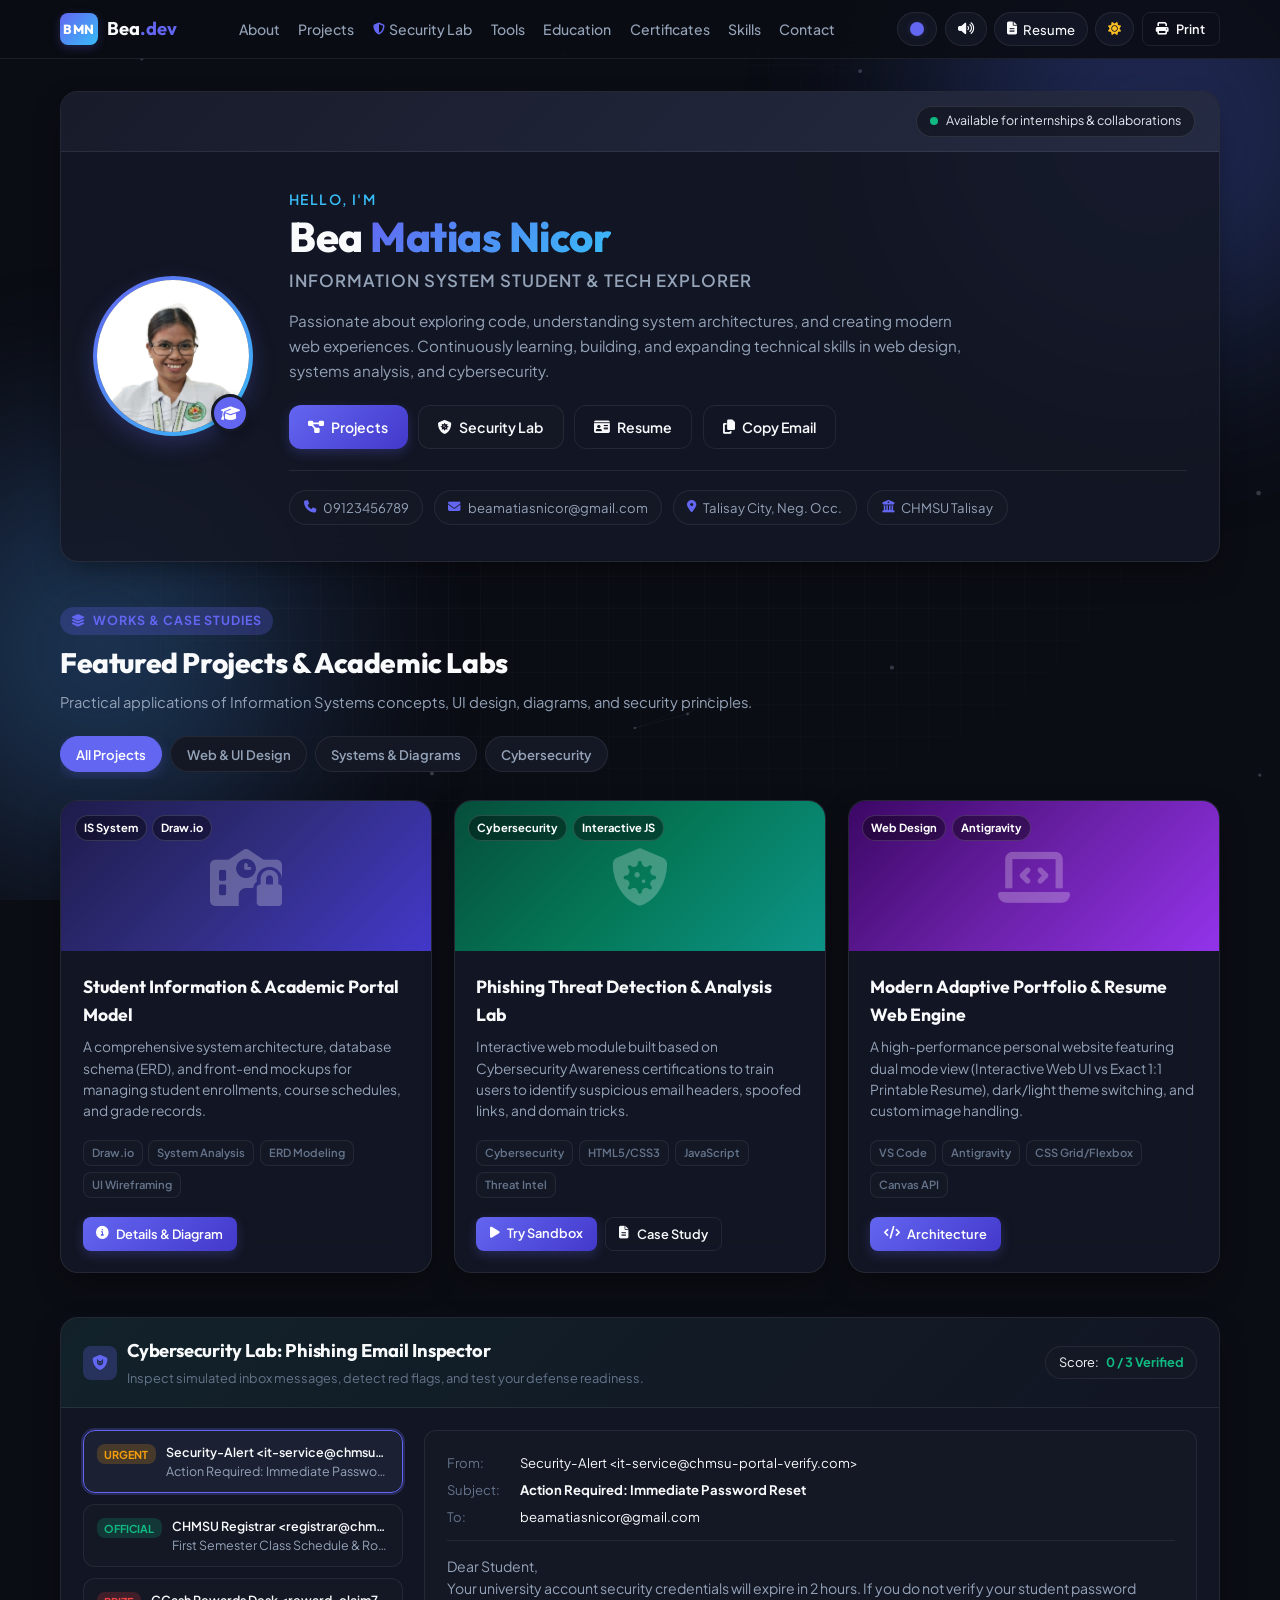
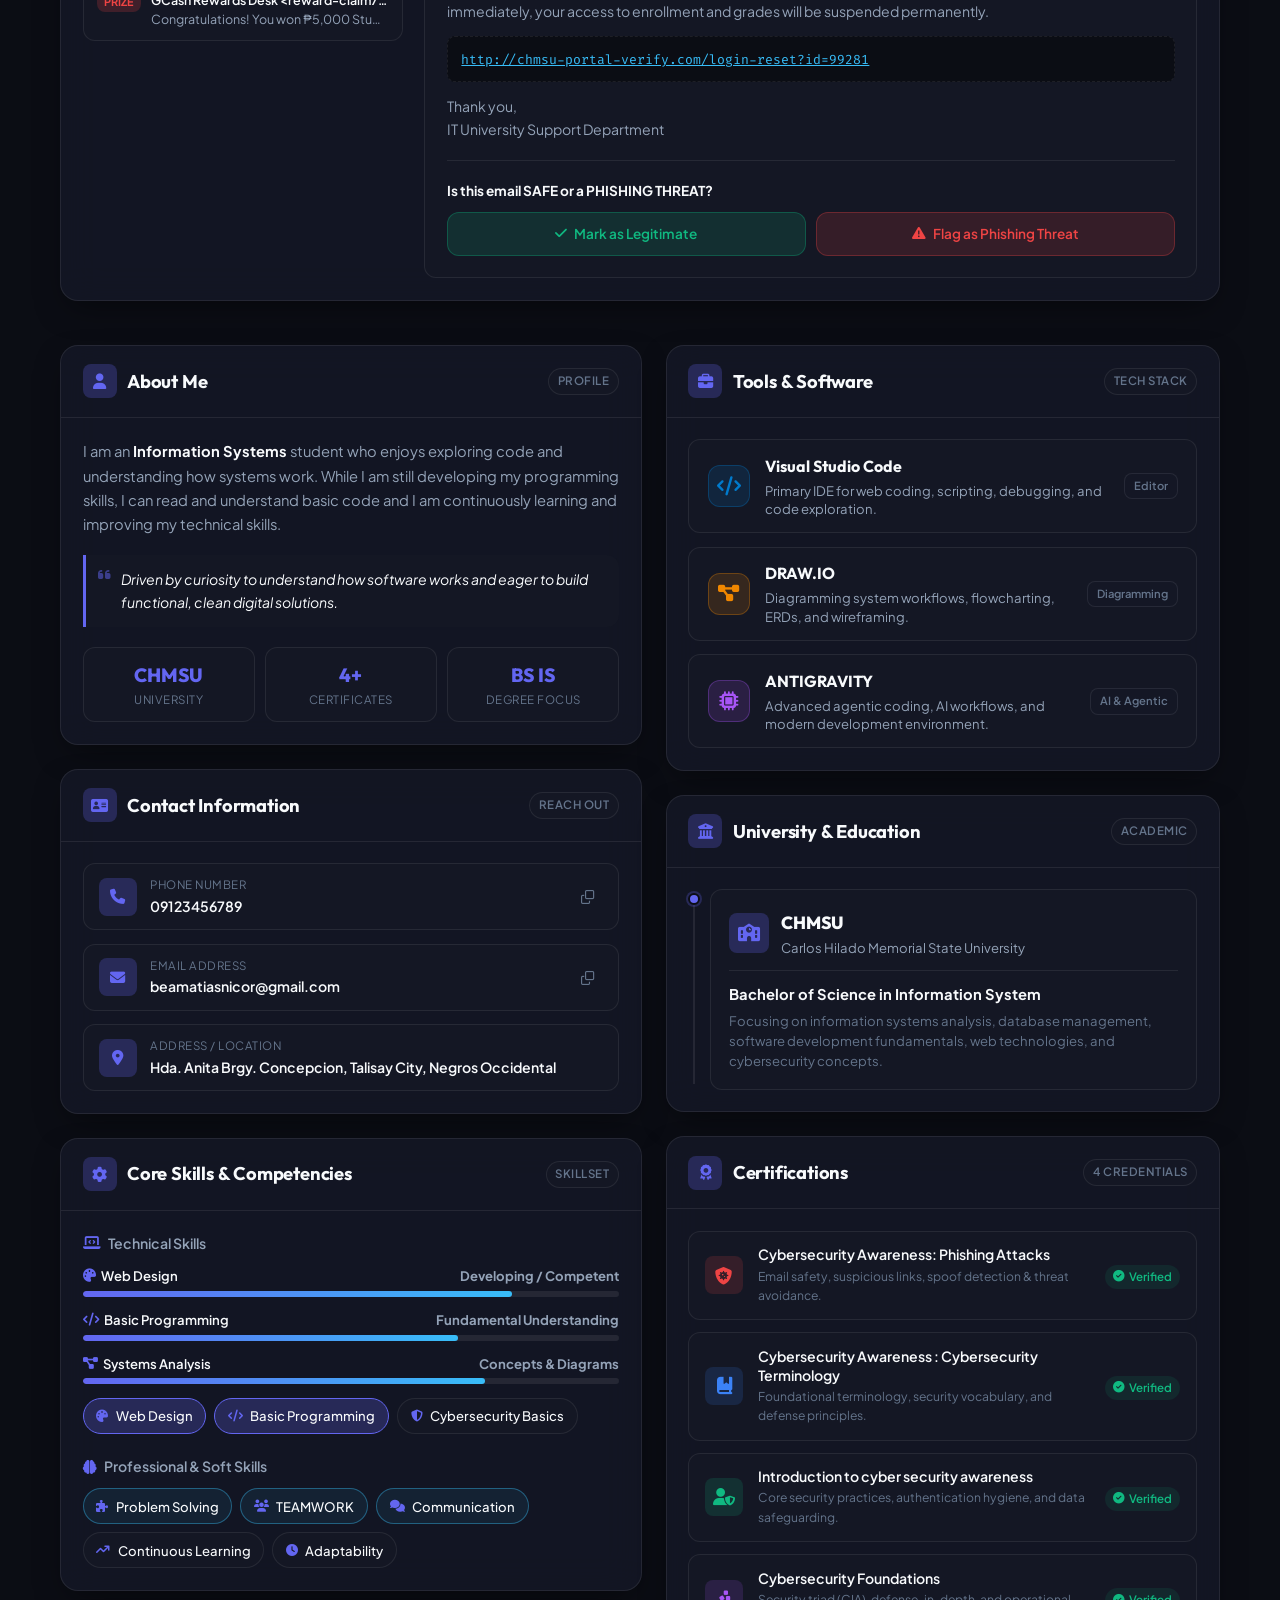
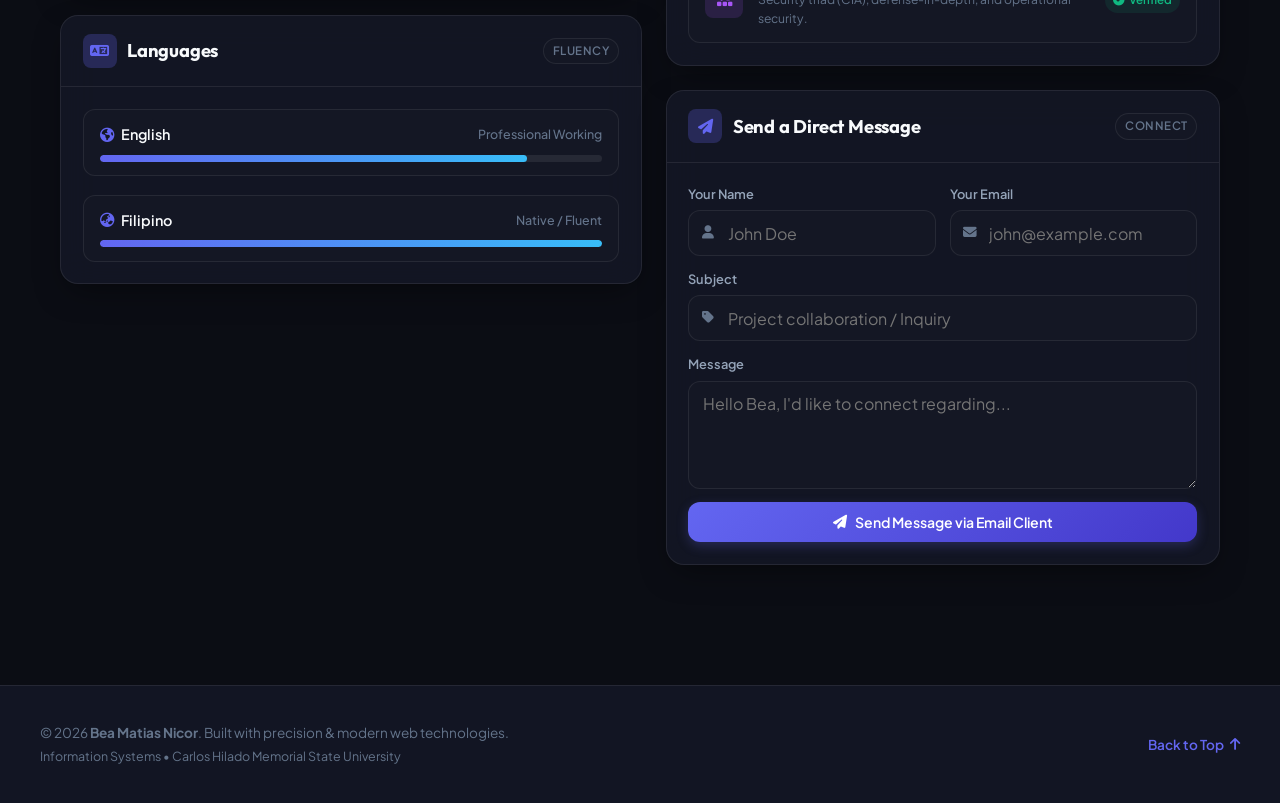
==== index.html @ 00dac2b0 "Initial commit: Portfolio system with updated profile photo" ====
<!DOCTYPE html>
<html lang="en">
<head>
  <meta charset="UTF-8">
  <meta name="viewport" content="width=device-width, initial-scale=1.0, maximum-scale=5.0">
  <title>Bea Matias Nicor | Information Systems Student & Web Designer</title>
  <meta name="description" content="Personal Portfolio and Interactive Resume of Bea Matias Nicor, an Information Systems student at CHMSU passionate about web design, programming, and cybersecurity.">
  <meta name="keywords" content="Bea Matias Nicor, Bea Nicor, Information Systems, CHMSU, Web Design, Portfolio, Cybersecurity, Phishing Simulator, Resume">
  <meta name="author" content="Bea Matias Nicor">

  <!-- Mobile Theme Color Bar -->
  <meta name="theme-color" content="#0b0d14">
  <meta name="apple-mobile-web-app-capable" content="yes">
  <meta name="apple-mobile-web-app-status-bar-style" content="black-translucent">

  <!-- Google Fonts -->
  <link rel="preconnect" href="https://fonts.googleapis.com">
  <link rel="preconnect" href="https://fonts.gstatic.com" crossorigin>
  <link href="https://fonts.googleapis.com/css2?family=Outfit:wght@300;400;500;600;700;800;900&family=Plus+Jakarta+Sans:wght@300;400;500;600;700;800&family=Fira+Code:wght@400;500;600&display=swap" rel="stylesheet">
  
  <!-- FontAwesome Icons -->
  <link rel="stylesheet" href="https://cdnjs.cloudflare.com/ajax/libs/font-awesome/6.5.1/css/all.min.css">

  <!-- Stylesheet -->
  <link rel="stylesheet" href="style.css">
</head>
<body data-theme="dark" data-accent="indigo">
  <!-- Interactive Particle Background Canvas -->
  <canvas id="particle-canvas" class="particle-canvas" aria-hidden="true"></canvas>

  <!-- Background Glow & Grid Ornaments -->
  <div class="bg-decorations" aria-hidden="true">
    <div class="glow-sphere sphere-1"></div>
    <div class="glow-sphere sphere-2"></div>
    <div class="grid-overlay"></div>
  </div>

  <!-- Main Navigation Bar -->
  <header class="navbar" id="navbar">
    <div class="nav-container">
      <!-- Brand Logo -->
      <a href="#hero" class="brand-logo" id="brand-logo">
        <span class="logo-mark">BMN</span>
        <span class="logo-text">Bea<span>.dev</span></span>
      </a>

      <!-- Desktop Navigation Links -->
      <nav class="nav-links" id="nav-links">
        <a href="#about" class="nav-item">About</a>
        <a href="#projects" class="nav-item">Projects</a>
        <a href="#simulator" class="nav-item"><i class="fa-solid fa-shield-halved nav-badge-icon"></i> Security Lab</a>
        <a href="#tools" class="nav-item">Tools</a>
        <a href="#education" class="nav-item">Education</a>
        <a href="#certificates" class="nav-item">Certificates</a>
        <a href="#skills" class="nav-item">Skills</a>
        <a href="#contact" class="nav-item">Contact</a>
      </nav>

      <!-- Navigation Actions -->
      <div class="nav-actions">
        <!-- Accent Color Switcher Dropdown -->
        <div class="accent-picker-wrapper">
          <button id="accent-menu-btn" class="btn-action-icon" title="Choose Accent Color" aria-label="Accent Palette">
            <span class="accent-color-preview"></span>
          </button>
          <div class="accent-dropdown" id="accent-dropdown">
            <span class="dropdown-label">Accent Palette</span>
            <div class="accent-palette-options">
              <button class="palette-dot dot-indigo active" data-color="indigo" title="Indigo Electric"></button>
              <button class="palette-dot dot-cyan" data-color="cyan" title="Cyber Cyan"></button>
              <button class="palette-dot dot-emerald" data-color="emerald" title="Emerald Matrix"></button>
              <button class="palette-dot dot-amber" data-color="amber" title="Neon Amber"></button>
              <button class="palette-dot dot-purple" data-color="purple" title="Nebula Purple"></button>
            </div>
          </div>
        </div>

        <!-- Sound FX Toggle (Desktop only) -->
        <button id="sound-toggle-btn" class="btn-action-icon hide-mobile-btn" title="Toggle Sound Effects" aria-label="Toggle UI Audio">
          <i class="fa-solid fa-volume-high icon-sound-on"></i>
          <i class="fa-solid fa-volume-xmark icon-sound-off" style="display: none;"></i>
        </button>

        <!-- View Mode Switcher -->
        <button id="toggle-resume-view-btn" class="btn-action-icon btn-resume-mode hide-mobile-btn" title="Toggle Classic Resume View" aria-label="Toggle Resume View">
          <i class="fa-solid fa-file-lines"></i>
          <span>Resume</span>
        </button>

        <!-- Theme Toggle Button -->
        <button id="theme-toggle-btn" class="btn-action-icon" title="Toggle Dark/Light Mode" aria-label="Toggle Theme">
          <i class="fa-solid fa-sun icon-sun"></i>
          <i class="fa-solid fa-moon icon-moon"></i>
        </button>

        <!-- Print Action (Desktop only) -->
        <button id="print-btn" class="btn btn-sm btn-outline btn-print-header hide-mobile-btn" title="Print or Save as PDF" onclick="window.print()">
          <i class="fa-solid fa-print"></i>
          <span>Print</span>
        </button>

        <!-- Mobile Menu Toggle Button -->
        <button id="mobile-menu-btn" class="mobile-menu-btn" aria-label="Toggle Navigation Menu">
          <span class="bar bar-1"></span>
          <span class="bar bar-2"></span>
          <span class="bar bar-3"></span>
        </button>
      </div>
    </div>

    <!-- Mobile Drawer Menu Overlay -->
    <div class="mobile-drawer" id="mobile-drawer">
      <div class="mobile-drawer-inner">
        <div class="mobile-drawer-links">
          <a href="#about" class="mobile-nav-link"><i class="fa-solid fa-user"></i> About Me</a>
          <a href="#projects" class="mobile-nav-link"><i class="fa-solid fa-diagram-project"></i> Projects & Labs</a>
          <a href="#simulator" class="mobile-nav-link"><i class="fa-solid fa-shield-virus"></i> Security Lab</a>
          <a href="#tools" class="mobile-nav-link"><i class="fa-solid fa-briefcase"></i> Tools & Stack</a>
          <a href="#education" class="mobile-nav-link"><i class="fa-solid fa-university"></i> Education</a>
          <a href="#certificates" class="mobile-nav-link"><i class="fa-solid fa-award"></i> Certificates</a>
          <a href="#skills" class="mobile-nav-link"><i class="fa-solid fa-gear"></i> Core Skills</a>
          <a href="#contact" class="mobile-nav-link"><i class="fa-solid fa-paper-plane"></i> Contact</a>
        </div>
        
        <!-- Mobile Quick Action Shortcuts in Drawer -->
        <div class="mobile-drawer-actions">
          <button class="btn btn-sm btn-primary btn-full" id="mobile-switch-doc-btn">
            <i class="fa-solid fa-file-lines"></i> View Classic Resume
          </button>
          <div class="mobile-drawer-action-row">
            <button class="btn btn-sm btn-outline" id="mobile-sound-btn">
              <i class="fa-solid fa-volume-high"></i> Sound FX
            </button>
            <button class="btn btn-sm btn-outline" onclick="window.print()">
              <i class="fa-solid fa-print"></i> Print / PDF
            </button>
          </div>
        </div>
      </div>
    </div>
  </header>

  <!-- Interactive Portfolio Layout Container -->
  <div id="portfolio-view" class="view-active">
    <main class="main-wrapper">
      
      <!-- HERO SECTION -->
      <section class="hero-section" id="hero">
        <div class="hero-card">
          <div class="hero-header-banner">
            <div class="banner-status-badge">
              <span class="status-dot pulse"></span>
              <span>Available for internships & collaborations</span>
            </div>
          </div>

          <div class="hero-body">
            <div class="hero-avatar-wrapper">
              <div class="avatar-ring">
                <img src="assets/avatar.jpg" alt="Bea Matias Nicor Portrait" id="profile-img" class="avatar-img user-avatar-sync" onerror="this.src='https://images.unsplash.com/photo-1534528741775-53994a69daeb?w=500&auto=format&fit=crop&q=80'">
                <!-- Photo Change Overlay Button -->
                <button class="avatar-change-overlay" id="change-photo-btn" title="Change / Upload Photo">
                  <i class="fa-solid fa-camera"></i>
                  <span>Change</span>
                </button>
              </div>
              <div class="avatar-badge" title="Information Systems Student">
                <i class="fa-solid fa-graduation-cap"></i>
              </div>
            </div>

            <div class="hero-content">
              <div class="hero-tagline">Hello, I'm</div>
              <h1 class="hero-name">Bea <span>Matias Nicor</span></h1>
              <p class="hero-title">Information System Student & Tech Explorer</p>
              
              <p class="hero-summary">
                Passionate about exploring code, understanding system architectures, and creating modern web experiences. Continuously learning, building, and expanding technical skills in web design, systems analysis, and cybersecurity.
              </p>

              <!-- Quick Action Buttons -->
              <div class="hero-cta-group">
                <a href="#projects" class="btn btn-primary">
                  <i class="fa-solid fa-diagram-project"></i>
                  <span>Projects</span>
                </a>
                <a href="#simulator" class="btn btn-secondary">
                  <i class="fa-solid fa-shield-virus"></i>
                  <span>Security Lab</span>
                </a>
                <button class="btn btn-outline" id="switch-to-doc-btn">
                  <i class="fa-solid fa-id-card"></i>
                  <span>Resume</span>
                </button>
                <button class="btn btn-outline" id="copy-email-btn" data-email="beamatiasnicor@gmail.com">
                  <i class="fa-solid fa-copy"></i>
                  <span>Copy Email</span>
                </button>
              </div>

              <!-- Quick Contact Badges -->
              <div class="quick-contact-bar">
                <a href="tel:09123456789" class="contact-pill" title="Call Phone">
                  <i class="fa-solid fa-phone"></i>
                  <span>09123456789</span>
                </a>
                <a href="mailto:beamatiasnicor@gmail.com" class="contact-pill" title="Send Email">
                  <i class="fa-solid fa-envelope"></i>
                  <span>beamatiasnicor@gmail.com</span>
                </a>
                <div class="contact-pill" title="Location">
                  <i class="fa-solid fa-location-dot"></i>
                  <span>Talisay City, Neg. Occ.</span>
                </div>
                <div class="contact-pill" title="University">
                  <i class="fa-solid fa-university"></i>
                  <span>CHMSU Talisay</span>
                </div>
              </div>
            </div>
          </div>
        </div>
      </section>

      <!-- FEATURED PROJECTS & LAB SHOWCASE SECTION -->
      <section class="section-container" id="projects">
        <div class="section-title-wrapper">
          <div class="section-title-badge">
            <i class="fa-solid fa-layer-group"></i> Works & Case Studies
          </div>
          <h2 class="section-main-title">Featured Projects & Academic Labs</h2>
          <p class="section-subtitle">Practical applications of Information Systems concepts, UI design, diagrams, and security principles.</p>
        </div>

        <!-- Filter Tabs (Scrollable on Mobile) -->
        <div class="projects-filter-bar">
          <button class="filter-tab active" data-filter="all">All Projects</button>
          <button class="filter-tab" data-filter="web">Web & UI Design</button>
          <button class="filter-tab" data-filter="systems">Systems & Diagrams</button>
          <button class="filter-tab" data-filter="security">Cybersecurity</button>
        </div>

        <!-- Projects Grid -->
        <div class="projects-grid">
          
          <!-- Project 1: Student Information & Grading Portal -->
          <div class="project-card" data-category="systems web">
            <div class="project-preview-box grad-card-1">
              <div class="project-tags-floating">
                <span class="p-tag">IS System</span>
                <span class="p-tag">Draw.io</span>
              </div>
              <div class="project-illustration">
                <i class="fa-solid fa-school-lock"></i>
              </div>
            </div>
            <div class="project-body">
              <h3 class="project-title">Student Information & Academic Portal Model</h3>
              <p class="project-desc">A comprehensive system architecture, database schema (ERD), and front-end mockups for managing student enrollments, course schedules, and grade records.</p>
              <div class="project-tech-stack">
                <span class="tech-pill">Draw.io</span>
                <span class="tech-pill">System Analysis</span>
                <span class="tech-pill">ERD Modeling</span>
                <span class="tech-pill">UI Wireframing</span>
              </div>
              <div class="project-actions">
                <button class="btn btn-sm btn-primary btn-full-mobile" onclick="openProjectModal('student-portal')">
                  <i class="fa-solid fa-circle-info"></i> Details & Diagram
                </button>
              </div>
            </div>
          </div>

          <!-- Project 2: Interactive Cybersecurity Phishing Sandbox -->
          <div class="project-card" data-category="security web">
            <div class="project-preview-box grad-card-2">
              <div class="project-tags-floating">
                <span class="p-tag">Cybersecurity</span>
                <span class="p-tag">Interactive JS</span>
              </div>
              <div class="project-illustration">
                <i class="fa-solid fa-shield-virus"></i>
              </div>
            </div>
            <div class="project-body">
              <h3 class="project-title">Phishing Threat Detection & Analysis Lab</h3>
              <p class="project-desc">Interactive web module built based on Cybersecurity Awareness certifications to train users to identify suspicious email headers, spoofed links, and domain tricks.</p>
              <div class="project-tech-stack">
                <span class="tech-pill">Cybersecurity</span>
                <span class="tech-pill">HTML5/CSS3</span>
                <span class="tech-pill">JavaScript</span>
                <span class="tech-pill">Threat Intel</span>
              </div>
              <div class="project-actions">
                <a href="#simulator" class="btn btn-sm btn-primary">
                  <i class="fa-solid fa-play"></i> Try Sandbox
                </a>
                <button class="btn btn-sm btn-outline" onclick="openProjectModal('phishing-lab')">
                  <i class="fa-solid fa-file-lines"></i> Case Study
                </button>
              </div>
            </div>
          </div>

          <!-- Project 3: Responsive Personal Portfolio & Resume Engine -->
          <div class="project-card" data-category="web">
            <div class="project-preview-box grad-card-3">
              <div class="project-tags-floating">
                <span class="p-tag">Web Design</span>
                <span class="p-tag">Antigravity</span>
              </div>
              <div class="project-illustration">
                <i class="fa-solid fa-laptop-code"></i>
              </div>
            </div>
            <div class="project-body">
              <h3 class="project-title">Modern Adaptive Portfolio & Resume Web Engine</h3>
              <p class="project-desc">A high-performance personal website featuring dual mode view (Interactive Web UI vs Exact 1:1 Printable Resume), dark/light theme switching, and custom image handling.</p>
              <div class="project-tech-stack">
                <span class="tech-pill">VS Code</span>
                <span class="tech-pill">Antigravity</span>
                <span class="tech-pill">CSS Grid/Flexbox</span>
                <span class="tech-pill">Canvas API</span>
              </div>
              <div class="project-actions">
                <button class="btn btn-sm btn-primary btn-full-mobile" onclick="openProjectModal('portfolio-engine')">
                  <i class="fa-solid fa-code"></i> Architecture
                </button>
              </div>
            </div>
          </div>

        </div>
      </section>

      <!-- CYBERSECURITY INTERACTIVE PHISHING DETECTOR SIMULATOR -->
      <section class="section-container" id="simulator">
        <div class="card security-sandbox-card">
          <div class="card-header sandbox-header">
            <div class="card-icon-title">
              <div class="icon-box security-icon-box">
                <i class="fa-solid fa-shield-cat"></i>
              </div>
              <div>
                <h2>Cybersecurity Lab: Phishing Email Inspector</h2>
                <p class="sandbox-header-desc">Inspect simulated inbox messages, detect red flags, and test your defense readiness.</p>
              </div>
            </div>
            <div class="sandbox-score-badge">
              <span>Score:</span>
              <strong id="security-score">0 / 3 Verified</strong>
            </div>
          </div>

          <div class="card-body sandbox-body">
            <!-- Simulated Inbox Nav -->
            <div class="sandbox-inbox-selector">
              <button class="inbox-item-btn active" data-mail="0">
                <span class="inbox-badge warn">Urgent</span>
                <div class="inbox-meta">
                  <div class="inbox-from">Security-Alert &lt;it-service@chmsu-portal-verify.com&gt;</div>
                  <div class="inbox-sub">Action Required: Immediate Password Reset</div>
                </div>
              </button>

              <button class="inbox-item-btn" data-mail="1">
                <span class="inbox-badge safe">Official</span>
                <div class="inbox-meta">
                  <div class="inbox-from">CHMSU Registrar &lt;registrar@chmsu.edu.ph&gt;</div>
                  <div class="inbox-sub">First Semester Class Schedule & Room Assignment</div>
                </div>
              </button>

              <button class="inbox-item-btn" data-mail="2">
                <span class="inbox-badge danger">Prize</span>
                <div class="inbox-meta">
                  <div class="inbox-from">GCash Rewards Desk &lt;reward-claim778@freemail-service.net&gt;</div>
                  <div class="inbox-sub">Congratulations! You won ₱5,000 Student Allowance!</div>
                </div>
              </button>
            </div>

            <!-- Email Viewer & Decision Board -->
            <div class="sandbox-mail-viewer" id="mail-viewer">
              <div class="mail-header-panel">
                <div class="mail-field">
                  <span class="mail-field-label">From:</span>
                  <span class="mail-field-val" id="mail-view-from">Security-Alert &lt;it-service@chmsu-portal-verify.com&gt;</span>
                </div>
                <div class="mail-field">
                  <span class="mail-field-label">Subject:</span>
                  <strong class="mail-field-val" id="mail-view-sub">Action Required: Immediate Password Reset</strong>
                </div>
                <div class="mail-field">
                  <span class="mail-field-label">To:</span>
                  <span class="mail-field-val">beamatiasnicor@gmail.com</span>
                </div>
              </div>

              <div class="mail-body-content" id="mail-view-body">
                <p>Dear Student,</p>
                <p>Your university account security credentials will expire in 2 hours. If you do not verify your student password immediately, your access to enrollment and grades will be suspended permanently.</p>
                <div class="mail-fake-link-box">
                  <a href="#" class="fake-link" onclick="return false;">http://chmsu-portal-verify.com/login-reset?id=99281</a>
                </div>
                <p>Thank you,<br>IT University Support Department</p>
              </div>

              <!-- Interactive Decision Controls -->
              <div class="mail-action-panel">
                <div class="decision-prompt">Is this email SAFE or a PHISHING THREAT?</div>
                <div class="decision-buttons">
                  <button class="btn btn-decision btn-safe" onclick="makeDecision('safe')">
                    <i class="fa-solid fa-check"></i> Mark as Legitimate
                  </button>
                  <button class="btn btn-decision btn-threat" onclick="makeDecision('threat')">
                    <i class="fa-solid fa-triangle-exclamation"></i> Flag as Phishing Threat
                  </button>
                </div>
                <!-- Result Feedback Box -->
                <div class="decision-feedback" id="decision-feedback" style="display: none;">
                  <div class="feedback-icon" id="feedback-icon"></div>
                  <div class="feedback-text" id="feedback-text"></div>
                </div>
              </div>
            </div>
          </div>
        </div>
      </section>

      <!-- TWO-COLUMN MAIN GRID -->
      <div class="dashboard-grid">
        
        <!-- LEFT COLUMN: Profile, About, Skills, Languages -->
        <div class="grid-col left-col">
          
          <!-- ABOUT ME SECTION -->
          <section class="card section-card" id="about">
            <div class="card-header">
              <div class="card-icon-title">
                <div class="icon-box">
                  <i class="fa-solid fa-user"></i>
                </div>
                <h2>About Me</h2>
              </div>
              <span class="badge-subtle">Profile</span>
            </div>
            <div class="card-body">
              <p class="about-text">
                I am an <strong>Information Systems</strong> student who enjoys exploring code and understanding how systems work. While I am still developing my programming skills, I can read and understand basic code and I am continuously learning and improving my technical skills.
              </p>
              
              <div class="highlight-quote">
                <i class="fa-solid fa-quote-left quote-icon"></i>
                <p>Driven by curiosity to understand how software works and eager to build functional, clean digital solutions.</p>
              </div>

              <!-- Core Highlights -->
              <div class="about-stats-grid">
                <div class="stat-item">
                  <div class="stat-num">CHMSU</div>
                  <div class="stat-label">University</div>
                </div>
                <div class="stat-item">
                  <div class="stat-num">4+</div>
                  <div class="stat-label">Certificates</div>
                </div>
                <div class="stat-item">
                  <div class="stat-num">BS IS</div>
                  <div class="stat-label">Degree Focus</div>
                </div>
              </div>
            </div>
          </section>

          <!-- CONTACT & DETAILS CARD -->
          <section class="card section-card" id="contact-info">
            <div class="card-header">
              <div class="card-icon-title">
                <div class="icon-box">
                  <i class="fa-solid fa-address-card"></i>
                </div>
                <h2>Contact Information</h2>
              </div>
              <span class="badge-subtle">Reach Out</span>
            </div>
            <div class="card-body">
              <ul class="contact-list">
                <li class="contact-item">
                  <div class="contact-icon-wrapper">
                    <i class="fa-solid fa-phone"></i>
                  </div>
                  <div class="contact-info-text">
                    <span class="label">Phone Number</span>
                    <a href="tel:09123456789" class="value link-hover">09123456789</a>
                  </div>
                  <button class="btn-copy-mini" onclick="copyText('09123456789', 'Phone number copied!')" title="Copy Phone">
                    <i class="fa-regular fa-clone"></i>
                  </button>
                </li>

                <li class="contact-item">
                  <div class="contact-icon-wrapper">
                    <i class="fa-solid fa-envelope"></i>
                  </div>
                  <div class="contact-info-text">
                    <span class="label">Email Address</span>
                    <a href="mailto:beamatiasnicor@gmail.com" class="value link-hover">beamatiasnicor@gmail.com</a>
                  </div>
                  <button class="btn-copy-mini" onclick="copyText('beamatiasnicor@gmail.com', 'Email copied!')" title="Copy Email">
                    <i class="fa-regular fa-clone"></i>
                  </button>
                </li>

                <li class="contact-item">
                  <div class="contact-icon-wrapper">
                    <i class="fa-solid fa-location-dot"></i>
                  </div>
                  <div class="contact-info-text">
                    <span class="label">Address / Location</span>
                    <span class="value">Hda. Anita Brgy. Concepcion, Talisay City, Negros Occidental</span>
                  </div>
                </li>
              </ul>
            </div>
          </section>

          <!-- SKILLS CARD WITH PROGRESS & METRICS -->
          <section class="card section-card" id="skills">
            <div class="card-header">
              <div class="card-icon-title">
                <div class="icon-box">
                  <i class="fa-solid fa-gear"></i>
                </div>
                <h2>Core Skills & Competencies</h2>
              </div>
              <span class="badge-subtle">Skillset</span>
            </div>
            <div class="card-body">
              <div class="skills-cluster">
                
                <div class="skill-category">
                  <h3 class="skill-category-title">
                    <i class="fa-solid fa-laptop-code"></i> Technical Skills
                  </h3>
                  
                  <div class="skill-progress-list">
                    <div class="skill-meter-row">
                      <div class="skill-meter-header">
                        <span><i class="fa-solid fa-palette"></i> Web Design</span>
                        <strong>Developing / Competent</strong>
                      </div>
                      <div class="skill-meter-track">
                        <div class="skill-meter-fill" style="width: 80%;"></div>
                      </div>
                    </div>

                    <div class="skill-meter-row">
                      <div class="skill-meter-header">
                        <span><i class="fa-solid fa-code"></i> Basic Programming</span>
                        <strong>Fundamental Understanding</strong>
                      </div>
                      <div class="skill-meter-track">
                        <div class="skill-meter-fill" style="width: 70%;"></div>
                      </div>
                    </div>

                    <div class="skill-meter-row">
                      <div class="skill-meter-header">
                        <span><i class="fa-solid fa-diagram-project"></i> Systems Analysis</span>
                        <strong>Concepts & Diagrams</strong>
                      </div>
                      <div class="skill-meter-track">
                        <div class="skill-meter-fill" style="width: 75%;"></div>
                      </div>
                    </div>
                  </div>

                  <div class="skill-badges" style="margin-top: 0.85rem;">
                    <div class="skill-chip active-chip">
                      <i class="fa-solid fa-palette"></i>
                      <span>Web Design</span>
                    </div>
                    <div class="skill-chip active-chip">
                      <i class="fa-solid fa-code"></i>
                      <span>Basic Programming</span>
                    </div>
                    <div class="skill-chip">
                      <i class="fa-solid fa-shield-halved"></i>
                      <span>Cybersecurity Basics</span>
                    </div>
                  </div>
                </div>

                <div class="skill-category">
                  <h3 class="skill-category-title">
                    <i class="fa-solid fa-brain"></i> Professional & Soft Skills
                  </h3>
                  <div class="skill-badges">
                    <div class="skill-chip highlight-chip">
                      <i class="fa-solid fa-puzzle-piece"></i>
                      <span>Problem Solving</span>
                    </div>
                    <div class="skill-chip highlight-chip">
                      <i class="fa-solid fa-users"></i>
                      <span>TEAMWORK</span>
                    </div>
                    <div class="skill-chip highlight-chip">
                      <i class="fa-solid fa-comments"></i>
                      <span>Communication</span>
                    </div>
                    <div class="skill-chip">
                      <i class="fa-solid fa-arrow-trend-up"></i>
                      <span>Continuous Learning</span>
                    </div>
                    <div class="skill-chip">
                      <i class="fa-solid fa-clock"></i>
                      <span>Adaptability</span>
                    </div>
                  </div>
                </div>

              </div>
            </div>
          </section>

          <!-- LANGUAGES CARD -->
          <section class="card section-card" id="languages">
            <div class="card-header">
              <div class="card-icon-title">
                <div class="icon-box">
                  <i class="fa-solid fa-language"></i>
                </div>
                <h2>Languages</h2>
              </div>
              <span class="badge-subtle">Fluency</span>
            </div>
            <div class="card-body">
              <div class="language-bars">
                
                <div class="lang-item">
                  <div class="lang-info">
                    <div class="lang-name">
                      <i class="fa-solid fa-earth-americas"></i>
                      <span>English</span>
                    </div>
                    <span class="lang-status">Professional Working</span>
                  </div>
                  <div class="progress-track">
                    <div class="progress-fill" style="width: 85%;"></div>
                  </div>
                </div>

                <div class="lang-item">
                  <div class="lang-info">
                    <div class="lang-name">
                      <i class="fa-solid fa-earth-asia"></i>
                      <span>Filipino</span>
                    </div>
                    <span class="lang-status">Native / Fluent</span>
                  </div>
                  <div class="progress-track">
                    <div class="progress-fill" style="width: 100%;"></div>
                  </div>
                </div>

              </div>
            </div>
          </section>

        </div>

        <!-- RIGHT COLUMN: Tools, University, Certificates, Interactive Message -->
        <div class="grid-col right-col">

          <!-- TOOLS CARD -->
          <section class="card section-card" id="tools">
            <div class="card-header">
              <div class="card-icon-title">
                <div class="icon-box">
                  <i class="fa-solid fa-briefcase"></i>
                </div>
                <h2>Tools & Software</h2>
              </div>
              <span class="badge-subtle">Tech Stack</span>
            </div>
            <div class="card-body">
              <div class="tools-grid">
                
                <div class="tool-card">
                  <div class="tool-icon-wrapper vscode-accent">
                    <i class="fa-solid fa-code"></i>
                  </div>
                  <div class="tool-meta">
                    <h3 class="tool-name">Visual Studio Code</h3>
                    <p class="tool-desc">Primary IDE for web coding, scripting, debugging, and code exploration.</p>
                  </div>
                  <span class="tool-tag">Editor</span>
                </div>

                <div class="tool-card">
                  <div class="tool-icon-wrapper drawio-accent">
                    <i class="fa-solid fa-diagram-project"></i>
                  </div>
                  <div class="tool-meta">
                    <h3 class="tool-name">DRAW.IO</h3>
                    <p class="tool-desc">Diagramming system workflows, flowcharting, ERDs, and wireframing.</p>
                  </div>
                  <span class="tool-tag">Diagramming</span>
                </div>

                <div class="tool-card">
                  <div class="tool-icon-wrapper antigravity-accent">
                    <i class="fa-solid fa-microchip"></i>
                  </div>
                  <div class="tool-meta">
                    <h3 class="tool-name">ANTIGRAVITY</h3>
                    <p class="tool-desc">Advanced agentic coding, AI workflows, and modern development environment.</p>
                  </div>
                  <span class="tool-tag">AI & Agentic</span>
                </div>

              </div>
            </div>
          </section>

          <!-- UNIVERSITY & EDUCATION CARD -->
          <section class="card section-card" id="education">
            <div class="card-header">
              <div class="card-icon-title">
                <div class="icon-box">
                  <i class="fa-solid fa-university"></i>
                </div>
                <h2>University & Education</h2>
              </div>
              <span class="badge-subtle">Academic</span>
            </div>
            <div class="card-body">
              <div class="timeline-container">
                <div class="timeline-item">
                  <div class="timeline-bullet"></div>
                  <div class="timeline-content">
                    <div class="university-header">
                      <div class="uni-logo-box">
                        <i class="fa-solid fa-school"></i>
                      </div>
                      <div>
                        <h3 class="uni-name">CHMSU</h3>
                        <p class="uni-fullname">Carlos Hilado Memorial State University</p>
                      </div>
                    </div>
                    <div class="degree-box">
                      <div class="degree-title">Bachelor of Science in Information System</div>
                      <p class="degree-desc">Focusing on information systems analysis, database management, software development fundamentals, web technologies, and cybersecurity concepts.</p>
                    </div>
                  </div>
                </div>
              </div>
            </div>
          </section>

          <!-- CERTIFICATES CARD -->
          <section class="card section-card" id="certificates">
            <div class="card-header">
              <div class="card-icon-title">
                <div class="icon-box">
                  <i class="fa-solid fa-award"></i>
                </div>
                <h2>Certifications</h2>
              </div>
              <span class="badge-subtle">4 Credentials</span>
            </div>
            <div class="card-body">
              <div class="cert-list">
                
                <div class="cert-card" onclick="openCertModal('Cybersecurity Awareness: Phishing Attacks', 'Recognizing malicious emails, social engineering vectors, domain spoofing, and defensive response workflows.', 'CS-PHISH-01')">
                  <div class="cert-badge-icon phishing-color">
                    <i class="fa-solid fa-shield-virus"></i>
                  </div>
                  <div class="cert-info">
                    <h3 class="cert-title">Cybersecurity Awareness: Phishing Attacks</h3>
                    <p class="cert-desc">Email safety, suspicious links, spoof detection & threat avoidance.</p>
                  </div>
                  <div class="cert-action">
                    <span class="badge-verified"><i class="fa-solid fa-check-circle"></i> Verified</span>
                  </div>
                </div>

                <div class="cert-card" onclick="openCertModal('Cybersecurity Awareness : Cybersecurity Terminology', 'Understanding fundamental security vocabularies, threat categories, encryption basics, and defense metrics.', 'CS-TERM-02')">
                  <div class="cert-badge-icon terminology-color">
                    <i class="fa-solid fa-book-bookmark"></i>
                  </div>
                  <div class="cert-info">
                    <h3 class="cert-title">Cybersecurity Awareness : Cybersecurity Terminology</h3>
                    <p class="cert-desc">Foundational terminology, security vocabulary, and defense principles.</p>
                  </div>
                  <div class="cert-action">
                    <span class="badge-verified"><i class="fa-solid fa-check-circle"></i> Verified</span>
                  </div>
                </div>

                <div class="cert-card" onclick="openCertModal('Introduction to cyber security awareness', 'Broad fundamentals of modern digital security, safe computing, data protection, and authentication best practices.', 'CS-INTRO-03')">
                  <div class="cert-badge-icon intro-color">
                    <i class="fa-solid fa-user-shield"></i>
                  </div>
                  <div class="cert-info">
                    <h3 class="cert-title">Introduction to cyber security awareness</h3>
                    <p class="cert-desc">Core security practices, authentication hygiene, and data safeguarding.</p>
                  </div>
                  <div class="cert-action">
                    <span class="badge-verified"><i class="fa-solid fa-check-circle"></i> Verified</span>
                  </div>
                </div>

                <div class="cert-card" onclick="openCertModal('Cybersecurity Foundations', 'Comprehensive grounding in cybersecurity architectures, network safeguards, CIA Triad, and security policy frameworks.', 'CS-FOUND-04')">
                  <div class="cert-badge-icon foundations-color">
                    <i class="fa-solid fa-cubes-stacked"></i>
                  </div>
                  <div class="cert-info">
                    <h3 class="cert-title">Cybersecurity Foundations</h3>
                    <p class="cert-desc">Security triad (CIA), defense-in-depth, and operational security.</p>
                  </div>
                  <div class="cert-action">
                    <span class="badge-verified"><i class="fa-solid fa-check-circle"></i> Verified</span>
                  </div>
                </div>

              </div>
            </div>
          </section>

          <!-- QUICK MESSAGE / CONTACT FORM -->
          <section class="card section-card" id="contact">
            <div class="card-header">
              <div class="card-icon-title">
                <div class="icon-box">
                  <i class="fa-solid fa-paper-plane"></i>
                </div>
                <h2>Send a Direct Message</h2>
              </div>
              <span class="badge-subtle">Connect</span>
            </div>
            <div class="card-body">
              <form id="contact-form" class="interactive-form">
                <div class="form-row">
                  <div class="form-group">
                    <label for="sender-name">Your Name</label>
                    <div class="input-icon-box">
                      <i class="fa-solid fa-user"></i>
                      <input type="text" id="sender-name" placeholder="John Doe" required>
                    </div>
                  </div>
                  <div class="form-group">
                    <label for="sender-email">Your Email</label>
                    <div class="input-icon-box">
                      <i class="fa-solid fa-envelope"></i>
                      <input type="email" id="sender-email" placeholder="john@example.com" required>
                    </div>
                  </div>
                </div>
                <div class="form-group">
                  <label for="sender-subject">Subject</label>
                  <div class="input-icon-box">
                    <i class="fa-solid fa-tag"></i>
                    <input type="text" id="sender-subject" placeholder="Project collaboration / Inquiry" required>
                  </div>
                </div>
                <div class="form-group">
                  <label for="sender-message">Message</label>
                  <textarea id="sender-message" rows="4" placeholder="Hello Bea, I'd like to connect regarding..." required></textarea>
                </div>
                <button type="submit" class="btn btn-primary btn-full">
                  <i class="fa-solid fa-paper-plane"></i>
                  <span>Send Message via Email Client</span>
                </button>
              </form>
            </div>
          </section>

        </div>
      </div>

    </main>
  </div>

  <!-- EXACT CLASSIC RESUME VIEW (Matching the Original Document Layout) -->
  <div id="resume-document-view" class="resume-doc-container">
    <div class="resume-view-bar no-print">
      <div class="resume-bar-info">
        <i class="fa-solid fa-eye"></i>
        <span>Document Preview Mode</span>
      </div>
      <div class="resume-bar-actions">
        <button class="btn btn-sm btn-primary" onclick="window.print()">
          <i class="fa-solid fa-print"></i> Print / PDF
        </button>
        <button class="btn btn-sm btn-secondary" id="exit-resume-mode-btn">
          <i class="fa-solid fa-arrow-left"></i> Back to Interactive
        </button>
      </div>
    </div>

    <!-- The 1:1 Clean Printed Resume Sheet -->
    <div class="sheet-paper" id="resume-sheet">
      <!-- Top Banner with circular photo & Name Header -->
      <div class="doc-header-banner">
        <div class="doc-avatar-container">
          <div class="doc-avatar-frame">
            <img src="assets/avatar.jpg" alt="Bea Matias Nicor" class="doc-avatar-img user-avatar-sync">
          </div>
        </div>
        <div class="doc-header-text">
          <div class="doc-cross-symbol">&#10005;</div>
          <h1 class="doc-name">Bea<br>Matias Nicor</h1>
          <p class="doc-role">INFORMATION SYSTEM STUDENT</p>
        </div>
      </div>

      <!-- Two-Column Classic Body -->
      <div class="doc-body-grid">
        <!-- Left Side Column (Light Grey Background) -->
        <div class="doc-left-column">
          
          <!-- About Me -->
          <div class="doc-section">
            <h2 class="doc-section-title">
              <i class="fa-solid fa-user"></i> About Me
            </h2>
            <p class="doc-text">
              I am an Information Systems student who enjoys exploring code and understanding how systems work. While I am still developing my programming skills, I can read and understand basic code and I am continuously learning and improving my technical skills.
            </p>
          </div>

          <!-- Contact -->
          <div class="doc-section">
            <h2 class="doc-section-title">
              <i class="fa-solid fa-address-card"></i> Contact
            </h2>
            <div class="doc-contact-item">
              <i class="fa-solid fa-phone"></i>
              <span>09123456789</span>
            </div>
            <div class="doc-contact-item">
              <i class="fa-solid fa-envelope"></i>
              <span>beamatiasnicor@gmail.com</span>
            </div>
            <div class="doc-contact-item align-top">
              <i class="fa-solid fa-location-dot"></i>
              <span>Hda. Anita Brgy. Concepcion Talisay City Neg. Occidental</span>
            </div>
          </div>

          <!-- Skills -->
          <div class="doc-section">
            <h2 class="doc-section-title">
              <i class="fa-solid fa-gear"></i> Skills
            </h2>
            <ul class="doc-bullet-list">
              <li>Web Design</li>
              <li>Basic Programming</li>
              <li>Problem Solving</li>
              <li>TEAMWORK</li>
              <li>Communication</li>
            </ul>
          </div>

          <!-- Language -->
          <div class="doc-section">
            <h2 class="doc-section-title">
              <i class="fa-solid fa-language"></i> Language
            </h2>
            <ul class="doc-bullet-list">
              <li>English</li>
              <li>Filipino</li>
            </ul>
          </div>

        </div>

        <!-- Right Side Column (Crisp White Background) -->
        <div class="doc-right-column">
          
          <!-- TOOLS -->
          <div class="doc-section">
            <h2 class="doc-section-title">
              <i class="fa-solid fa-briefcase"></i> TOOLS
            </h2>
            <div class="doc-bullet-entry">
              <div class="doc-big-bullet"></div>
              <div class="doc-entry-body">
                <h3 class="doc-bold-title">Visual Studio Code</h3>
                <h3 class="doc-bold-title">DRAW.IO</h3>
                <h3 class="doc-bold-title">ANTIGRAVITY</h3>
              </div>
            </div>
          </div>

          <!-- UNIVERSITY -->
          <div class="doc-section">
            <h2 class="doc-section-title">UNIVERSITY</h2>
            <div class="doc-bullet-entry">
              <div class="doc-big-bullet"></div>
              <div class="doc-entry-body">
                <h3 class="doc-bold-title">CHMSU</h3>
                <p class="doc-subtext">Bachelor of Science in Information System</p>
              </div>
            </div>
          </div>

          <!-- CERTIFICATE -->
          <div class="doc-section">
            <h2 class="doc-section-title">CERTIFICATE</h2>
            <div class="doc-bullet-entry">
              <div class="doc-big-bullet"></div>
              <div class="doc-entry-body">
                <div class="doc-cert-item">Cybersecurity Awareness: Phishing Attacks</div>
                <div class="doc-cert-item">Cybersecurity Awareness : Cybersecurity Terminology</div>
                <div class="doc-cert-item">Introduction to cyber security awareness</div>
                <div class="doc-cert-item">Cybersecurity Foundations</div>
              </div>
            </div>
          </div>

        </div>
      </div>
    </div>
  </div>

  <!-- Certificate Details Modal -->
  <div class="modal-backdrop" id="cert-modal">
    <div class="modal-content">
      <button class="modal-close-btn" id="modal-close-btn">&times;</button>
      <div class="modal-icon-badge">
        <i class="fa-solid fa-shield-check"></i>
      </div>
      <h3 class="modal-title" id="modal-cert-title">Certificate Title</h3>
      <p class="modal-subtitle" id="modal-cert-id">Credential ID: CS-PHISH-01</p>
      <div class="modal-body">
        <p id="modal-cert-desc">Detailed syllabus and knowledge focus description.</p>
        <div class="modal-info-box">
          <div class="modal-info-row">
            <span>Recipient:</span>
            <strong>Bea Matias Nicor</strong>
          </div>
          <div class="modal-info-row">
            <span>Program:</span>
            <strong>Information Systems / Cybersecurity Focus</strong>
          </div>
          <div class="modal-info-row">
            <span>Institution:</span>
            <strong>CHMSU / Security Awareness Program</strong>
          </div>
          <div class="modal-info-row">
            <span>Status:</span>
            <span class="text-success"><i class="fa-solid fa-circle-check"></i> Completed & Verified</span>
          </div>
        </div>
      </div>
      <div class="modal-footer">
        <button class="btn btn-primary btn-full-mobile" onclick="closeCertModal()">Close Preview</button>
      </div>
    </div>
  </div>

  <!-- Project Details Modal -->
  <div class="modal-backdrop" id="project-modal">
    <div class="modal-content project-modal-content">
      <button class="modal-close-btn" onclick="closeProjectModal()">&times;</button>
      <div class="modal-icon-badge" id="project-modal-icon">
        <i class="fa-solid fa-diagram-project"></i>
      </div>
      <h3 class="modal-title" id="project-modal-title">Project Title</h3>
      <p class="modal-subtitle" id="project-modal-subtitle">Category & Scope</p>
      <div class="modal-body">
        <p id="project-modal-desc">Project description content here.</p>
        <div class="project-modal-details-box" id="project-modal-details">
          <!-- Populated by JS -->
        </div>
      </div>
      <div class="modal-footer">
        <button class="btn btn-secondary btn-full-mobile" onclick="closeProjectModal()">Close</button>
      </div>
    </div>
  </div>

  <!-- Custom Avatar Upload Modal -->
  <div class="modal-backdrop" id="upload-avatar-modal">
    <div class="modal-content">
      <button class="modal-close-btn" onclick="closeAvatarModal()">&times;</button>
      <div class="modal-icon-badge">
        <i class="fa-solid fa-camera-rotate"></i>
      </div>
      <h3 class="modal-title">Update Profile Photo</h3>
      <p class="modal-subtitle">Upload your picture to customize the portfolio & resume</p>
      <div class="modal-body">
        <div class="drop-zone" id="drop-zone">
          <i class="fa-solid fa-cloud-arrow-up drop-icon"></i>
          <p class="drop-text">Drag & drop your image here, or <strong>Browse File</strong></p>
          <input type="file" id="avatar-file-input" accept="image/*" style="display: none;">
        </div>
        <p class="upload-hint">Supported formats: JPG, PNG, WEBP. Automatically saved in your browser storage.</p>
      </div>
      <div class="modal-footer modal-footer-mobile-stack">
        <button class="btn btn-outline" onclick="resetDefaultAvatar()">Reset to Default</button>
        <button class="btn btn-primary" onclick="closeAvatarModal()">Done</button>
      </div>
    </div>
  </div>

  <!-- Toast Notification -->
  <div id="toast" class="toast-popup">
    <i class="fa-solid fa-check"></i>
    <span id="toast-message">Notification</span>
  </div>

  <!-- Footer -->
  <footer class="footer no-print">
    <div class="footer-container">
      <div>
        <p>&copy; 2026 <strong>Bea Matias Nicor</strong>. Built with precision & modern web technologies.</p>
        <p class="footer-subtext">Information Systems &bull; Carlos Hilado Memorial State University</p>
      </div>
      <div class="footer-links">
        <a href="#hero">Back to Top <i class="fa-solid fa-arrow-up"></i></a>
      </div>
    </div>
  </footer>

  <script src="script.js"></script>
</body>
</html>
---- style.css ----
/* ==========================================================================
   Bea Matias Nicor Portfolio & Resume Design System
   Mobile-Optimized & Fully Responsive
   ========================================================================== */

:root {
  /* Default Accent Palette: Indigo */
  --accent-primary: #6366f1;
  --accent-primary-hover: #4f46e5;
  --accent-glow: rgba(99, 102, 241, 0.25);
  --accent-secondary: #38bdf8;
  
  /* Dark Theme Base */
  --bg-primary: #0b0d14;
  --bg-secondary: #141724;
  --bg-card: rgba(20, 24, 38, 0.85);
  --bg-card-hover: rgba(28, 34, 52, 0.95);
  --bg-banner: #1e2235;
  
  --text-primary: #f8fafc;
  --text-secondary: #94a3b8;
  --text-muted: #64748b;
  
  --border-color: rgba(255, 255, 255, 0.08);
  --border-focus: rgba(99, 102, 241, 0.5);
  
  --card-shadow: 0 12px 32px -10px rgba(0, 0, 0, 0.5);
  --glass-blur: blur(18px);

  /* Typography */
  --font-heading: 'Outfit', -apple-system, BlinkMacSystemFont, 'Segoe UI', Roboto, sans-serif;
  --font-body: 'Plus Jakarta Sans', -apple-system, BlinkMacSystemFont, 'Segoe UI', Roboto, sans-serif;
  --font-mono: 'Fira Code', monospace;

  --transition-fast: 0.2s cubic-bezier(0.4, 0, 0.2, 1);
  --transition-normal: 0.3s cubic-bezier(0.4, 0, 0.2, 1);
  --radius-sm: 8px;
  --radius-md: 12px;
  --radius-lg: 18px;
  --radius-full: 9999px;
}

/* Accent Color Variations */
body[data-accent="cyan"] {
  --accent-primary: #06b6d4;
  --accent-primary-hover: #0891b2;
  --accent-glow: rgba(6, 182, 212, 0.28);
  --accent-secondary: #38bdf8;
}

body[data-accent="emerald"] {
  --accent-primary: #10b981;
  --accent-primary-hover: #059669;
  --accent-glow: rgba(16, 185, 129, 0.28);
  --accent-secondary: #34d399;
}

body[data-accent="amber"] {
  --accent-primary: #f59e0b;
  --accent-primary-hover: #d97706;
  --accent-glow: rgba(245, 158, 11, 0.28);
  --accent-secondary: #fbbf24;
}

body[data-accent="purple"] {
  --accent-primary: #a855f7;
  --accent-primary-hover: #9333ea;
  --accent-glow: rgba(168, 85, 247, 0.28);
  --accent-secondary: #c084fc;
}

/* Light Theme Overrides */
[data-theme="light"] {
  --bg-primary: #f8fafc;
  --bg-secondary: #f1f5f9;
  --bg-card: rgba(255, 255, 255, 0.95);
  --bg-card-hover: #ffffff;
  --bg-banner: #e2e8f0;
  
  --text-primary: #0f172a;
  --text-secondary: #475569;
  --text-muted: #94a3b8;
  
  --border-color: rgba(0, 0, 0, 0.08);
  --border-focus: rgba(99, 102, 241, 0.4);
  
  --card-shadow: 0 10px 25px -5px rgba(0, 0, 0, 0.06), 0 8px 10px -6px rgba(0, 0, 0, 0.04);
}

/* Base Resets */
*, *::before, *::after {
  box-sizing: border-box;
  margin: 0;
  padding: 0;
  -webkit-tap-highlight-color: transparent;
}

html {
  scroll-behavior: smooth;
  font-size: 16px;
  -webkit-text-size-adjust: 100%;
}

body {
  font-family: var(--font-body);
  background-color: var(--bg-primary);
  color: var(--text-primary);
  line-height: 1.6;
  min-height: 100vh;
  position: relative;
  overflow-x: hidden;
  transition: background-color var(--transition-normal), color var(--transition-normal);
}

a {
  color: inherit;
  text-decoration: none;
}

button {
  cursor: pointer;
  font-family: inherit;
  border: none;
  background: none;
  touch-action: manipulation;
}

ul {
  list-style: none;
}

/* Interactive Particle Canvas */
.particle-canvas {
  position: fixed;
  top: 0;
  left: 0;
  width: 100vw;
  height: 100vh;
  pointer-events: none;
  z-index: 0;
}

/* Background Atmosphere Glows */
.bg-decorations {
  position: fixed;
  top: 0;
  left: 0;
  width: 100%;
  height: 100%;
  pointer-events: none;
  z-index: -1;
  overflow: hidden;
}

.glow-sphere {
  position: absolute;
  border-radius: 50%;
  filter: blur(100px);
  opacity: 0.28;
}

.sphere-1 {
  width: 450px;
  height: 450px;
  background: radial-gradient(circle, var(--accent-primary), #3b82f6);
  top: -100px;
  right: -100px;
}

.sphere-2 {
  width: 400px;
  height: 400px;
  background: radial-gradient(circle, var(--accent-secondary), var(--accent-primary));
  bottom: 50px;
  left: -100px;
}

.grid-overlay {
  position: absolute;
  inset: 0;
  background-image: linear-gradient(var(--border-color) 1px, transparent 1px),
                    linear-gradient(90deg, var(--border-color) 1px, transparent 1px);
  background-size: 32px 32px;
  mask-image: radial-gradient(ellipse at center, black 40%, transparent 80%);
  -webkit-mask-image: radial-gradient(ellipse at center, black 40%, transparent 80%);
  opacity: 0.25;
}

/* ==========================================================================
   NAVIGATION BAR
   ========================================================================== */

.navbar {
  position: sticky;
  top: 0;
  z-index: 1000;
  backdrop-filter: var(--glass-blur);
  -webkit-backdrop-filter: var(--glass-blur);
  background: rgba(11, 13, 20, 0.88);
  border-bottom: 1px solid var(--border-color);
  transition: background-color var(--transition-normal), border-color var(--transition-normal);
}

[data-theme="light"] .navbar {
  background: rgba(248, 250, 252, 0.92);
}

.nav-container {
  max-width: 1200px;
  margin: 0 auto;
  padding: 0.75rem 1.25rem;
  display: flex;
  align-items: center;
  justify-content: space-between;
  gap: 0.75rem;
}

/* Brand Logo */
.brand-logo {
  display: flex;
  align-items: center;
  gap: 0.55rem;
  font-family: var(--font-heading);
  font-weight: 700;
  font-size: 1.15rem;
  flex-shrink: 0;
}

.logo-mark {
  background: linear-gradient(135deg, var(--accent-primary), var(--accent-secondary));
  color: #fff;
  width: 38px;
  height: 32px;
  border-radius: var(--radius-sm);
  display: flex;
  align-items: center;
  justify-content: center;
  font-size: 0.82rem;
  font-weight: 800;
  letter-spacing: 0.5px;
  box-shadow: 0 3px 10px var(--accent-glow);
}

.logo-text span {
  color: var(--accent-primary);
}

/* Desktop Nav Links */
.nav-links {
  display: flex;
  align-items: center;
  gap: 1.15rem;
}

.nav-item {
  font-size: 0.88rem;
  font-weight: 500;
  color: var(--text-secondary);
  transition: color var(--transition-fast);
  position: relative;
  padding: 0.25rem 0;
  display: inline-flex;
  align-items: center;
  gap: 0.3rem;
  white-space: nowrap;
}

.nav-badge-icon {
  color: var(--accent-primary);
  font-size: 0.75rem;
}

.nav-item:hover, .nav-item.active {
  color: var(--text-primary);
}

.nav-item::after {
  content: '';
  position: absolute;
  bottom: 0;
  left: 0;
  width: 0;
  height: 2px;
  background: var(--accent-primary);
  transition: width var(--transition-fast);
  border-radius: 2px;
}

.nav-item:hover::after, .nav-item.active::after {
  width: 100%;
}

/* Navigation Action Buttons */
.nav-actions {
  display: flex;
  align-items: center;
  gap: 0.45rem;
  flex-shrink: 0;
}

.btn-action-icon {
  display: inline-flex;
  align-items: center;
  justify-content: center;
  gap: 0.4rem;
  padding: 0.45rem 0.75rem;
  border-radius: var(--radius-full);
  background: var(--bg-card);
  border: 1px solid var(--border-color);
  color: var(--text-primary);
  font-size: 0.82rem;
  font-weight: 500;
  transition: all var(--transition-fast);
  min-height: 34px;
}

.btn-action-icon:hover {
  background: var(--bg-card-hover);
  border-color: var(--accent-primary);
  transform: translateY(-1px);
}

/* Accent Color Picker Dropdown */
.accent-picker-wrapper {
  position: relative;
}

.accent-color-preview {
  width: 14px;
  height: 14px;
  border-radius: 50%;
  background: var(--accent-primary);
  display: inline-block;
  box-shadow: 0 0 6px var(--accent-glow);
}

.accent-dropdown {
  position: absolute;
  top: calc(100% + 8px);
  right: 0;
  background: var(--bg-secondary);
  border: 1px solid var(--border-color);
  border-radius: var(--radius-md);
  padding: 0.75rem;
  box-shadow: 0 10px 25px rgba(0, 0, 0, 0.4);
  display: none;
  flex-direction: column;
  gap: 0.5rem;
  z-index: 1050;
  min-width: 150px;
}

.accent-dropdown.show {
  display: flex;
}

.dropdown-label {
  font-size: 0.72rem;
  color: var(--text-muted);
  text-transform: uppercase;
  font-weight: 600;
  letter-spacing: 0.5px;
}

.accent-palette-options {
  display: flex;
  gap: 0.45rem;
}

.palette-dot {
  width: 22px;
  height: 22px;
  border-radius: 50%;
  border: 2px solid transparent;
  transition: transform var(--transition-fast), border-color var(--transition-fast);
}

.palette-dot:hover, .palette-dot.active {
  transform: scale(1.18);
  border-color: #ffffff;
}

.dot-indigo { background: #6366f1; }
.dot-cyan { background: #06b6d4; }
.dot-emerald { background: #10b981; }
.dot-amber { background: #f59e0b; }
.dot-purple { background: #a855f7; }

/* Sun & Moon Icons */
[data-theme="dark"] .icon-sun { display: inline-block; color: #fbbf24; }
[data-theme="dark"] .icon-moon { display: none; }
[data-theme="light"] .icon-sun { display: none; }
[data-theme="light"] .icon-moon { display: inline-block; color: var(--accent-primary); }

/* Mobile Menu Button */
.mobile-menu-btn {
  display: none;
  flex-direction: column;
  justify-content: center;
  align-items: center;
  width: 36px;
  height: 36px;
  border-radius: var(--radius-sm);
  background: var(--bg-card);
  border: 1px solid var(--border-color);
  gap: 4px;
}

.mobile-menu-btn .bar {
  display: block;
  width: 18px;
  height: 2px;
  background-color: var(--text-primary);
  border-radius: 2px;
  transition: all 0.25s ease;
}

.mobile-menu-btn.open .bar-1 {
  transform: translateY(6px) rotate(45deg);
}

.mobile-menu-btn.open .bar-2 {
  opacity: 0;
}

.mobile-menu-btn.open .bar-3 {
  transform: translateY(-6px) rotate(-45deg);
}

/* Mobile Drawer Menu */
.mobile-drawer {
  display: none;
  background: var(--bg-secondary);
  border-bottom: 1px solid var(--border-color);
  box-shadow: 0 12px 28px rgba(0, 0, 0, 0.45);
  overflow: hidden;
  animation: slideDrawer 0.25s ease forwards;
}

.mobile-drawer.open {
  display: block;
}

@keyframes slideDrawer {
  from { opacity: 0; transform: translateY(-8px); }
  to { opacity: 1; transform: translateY(0); }
}

.mobile-drawer-inner {
  padding: 1.15rem 1.25rem 1.5rem;
  display: flex;
  flex-direction: column;
  gap: 1rem;
}

.mobile-drawer-links {
  display: flex;
  flex-direction: column;
  gap: 0.4rem;
}

.mobile-nav-link {
  display: flex;
  align-items: center;
  gap: 0.75rem;
  font-size: 0.95rem;
  font-weight: 600;
  color: var(--text-primary);
  padding: 0.65rem 0.85rem;
  border-radius: var(--radius-md);
  transition: all var(--transition-fast);
  min-height: 44px;
}

.mobile-nav-link i {
  color: var(--accent-primary);
  width: 20px;
  font-size: 1.05rem;
}

.mobile-nav-link:hover, .mobile-nav-link:active {
  background: var(--bg-card);
  color: var(--accent-primary);
}

.mobile-drawer-actions {
  display: flex;
  flex-direction: column;
  gap: 0.65rem;
  padding-top: 0.85rem;
  border-top: 1px solid var(--border-color);
}

.mobile-drawer-action-row {
  display: grid;
  grid-template-columns: 1fr 1fr;
  gap: 0.5rem;
}

/* ==========================================================================
   BUTTON SYSTEM
   ========================================================================== */

.btn {
  display: inline-flex;
  align-items: center;
  justify-content: center;
  gap: 0.45rem;
  padding: 0.6rem 1.2rem;
  border-radius: var(--radius-md);
  font-size: 0.88rem;
  font-weight: 600;
  transition: all var(--transition-fast);
  cursor: pointer;
  white-space: nowrap;
  min-height: 40px;
}

.btn-sm {
  padding: 0.42rem 0.85rem;
  font-size: 0.8rem;
  border-radius: var(--radius-sm);
  min-height: 34px;
}

.btn-primary {
  background: linear-gradient(135deg, var(--accent-primary), #4338ca);
  color: #ffffff;
  box-shadow: 0 4px 12px var(--accent-glow);
}

.btn-primary:hover, .btn-primary:active {
  background: linear-gradient(135deg, var(--accent-primary-hover), #3730a3);
  box-shadow: 0 6px 18px var(--accent-glow);
  transform: translateY(-2px);
}

.btn-secondary {
  background: var(--bg-secondary);
  color: var(--text-primary);
  border: 1px solid var(--border-color);
}

.btn-secondary:hover, .btn-secondary:active {
  background: var(--bg-card-hover);
  border-color: var(--accent-primary);
  transform: translateY(-2px);
}

.btn-outline {
  border: 1px solid var(--border-color);
  color: var(--text-primary);
  background: transparent;
}

.btn-outline:hover, .btn-outline:active {
  border-color: var(--accent-primary);
  background: var(--accent-glow);
  transform: translateY(-2px);
}

.btn-full {
  width: 100%;
}

/* ==========================================================================
   PAGE SPACING & LAYOUT WRAPPER
   ========================================================================== */

.main-wrapper {
  max-width: 1200px;
  margin: 0 auto;
  padding: 2rem 1.25rem 4rem;
  position: relative;
  z-index: 1;
}

/* Hero Section */
.hero-section {
  margin-bottom: 2.75rem;
}

.hero-card {
  background: var(--bg-card);
  backdrop-filter: var(--glass-blur);
  -webkit-backdrop-filter: var(--glass-blur);
  border: 1px solid var(--border-color);
  border-radius: var(--radius-lg);
  overflow: hidden;
  box-shadow: var(--card-shadow);
}

.hero-header-banner {
  background: linear-gradient(135deg, #181b2a, #252b42);
  padding: 0.85rem 1.5rem;
  display: flex;
  align-items: center;
  justify-content: flex-end;
  border-bottom: 1px solid var(--border-color);
}

[data-theme="light"] .hero-header-banner {
  background: linear-gradient(135deg, #2d324d, #3b4266);
}

.banner-status-badge {
  display: inline-flex;
  align-items: center;
  gap: 0.5rem;
  font-size: 0.78rem;
  color: #e2e8f0;
  background: rgba(0, 0, 0, 0.35);
  padding: 0.3rem 0.8rem;
  border-radius: var(--radius-full);
  border: 1px solid rgba(255, 255, 255, 0.1);
}

.status-dot {
  width: 8px;
  height: 8px;
  border-radius: 50%;
  background: #10b981;
}

.status-dot.pulse {
  box-shadow: 0 0 0 0 rgba(16, 185, 129, 0.7);
  animation: pulseGreen 2s infinite;
}

@keyframes pulseGreen {
  0% { box-shadow: 0 0 0 0 rgba(16, 185, 129, 0.7); }
  70% { box-shadow: 0 0 0 7px rgba(16, 185, 129, 0); }
  100% { box-shadow: 0 0 0 0 rgba(16, 185, 129, 0); }
}

.hero-body {
  padding: 2.25rem 2rem;
  display: flex;
  align-items: center;
  gap: 2.25rem;
}

.hero-avatar-wrapper {
  position: relative;
  flex-shrink: 0;
}

.avatar-ring {
  width: 160px;
  height: 160px;
  border-radius: 50%;
  padding: 4px;
  background: linear-gradient(135deg, var(--accent-primary), var(--accent-secondary));
  box-shadow: 0 8px 22px var(--accent-glow);
  position: relative;
  overflow: hidden;
}

.avatar-img {
  width: 100%;
  height: 100%;
  object-fit: cover;
  object-position: center 20%;
  border-radius: 50%;
  display: block;
  background-color: #232738;
}

.avatar-change-overlay {
  position: absolute;
  inset: 4px;
  border-radius: 50%;
  background: rgba(0, 0, 0, 0.65);
  display: flex;
  flex-direction: column;
  align-items: center;
  justify-content: center;
  gap: 0.25rem;
  color: #fff;
  font-size: 0.78rem;
  opacity: 0;
  transition: opacity var(--transition-fast);
  cursor: pointer;
}

.avatar-ring:hover .avatar-change-overlay {
  opacity: 1;
}

.avatar-badge {
  position: absolute;
  bottom: 4px;
  right: 4px;
  width: 38px;
  height: 38px;
  background: var(--accent-primary);
  border: 3px solid var(--bg-secondary);
  border-radius: 50%;
  display: flex;
  align-items: center;
  justify-content: center;
  color: #fff;
  font-size: 0.95rem;
  box-shadow: 0 4px 10px rgba(0, 0, 0, 0.3);
  z-index: 10;
}

.hero-content {
  flex: 1;
}

.hero-tagline {
  font-size: 0.88rem;
  font-weight: 600;
  text-transform: uppercase;
  letter-spacing: 1.4px;
  color: var(--accent-secondary);
  margin-bottom: 0.2rem;
}

.hero-name {
  font-family: var(--font-heading);
  font-size: 2.6rem;
  font-weight: 800;
  line-height: 1.15;
  letter-spacing: -0.5px;
  margin-bottom: 0.4rem;
  word-break: break-word;
}

.hero-name span {
  background: linear-gradient(135deg, var(--accent-primary), var(--accent-secondary));
  -webkit-background-clip: text;
  -webkit-text-fill-color: transparent;
}

.hero-title {
  font-size: 1.05rem;
  font-weight: 600;
  color: var(--text-secondary);
  text-transform: uppercase;
  letter-spacing: 1px;
  margin-bottom: 0.85rem;
}

.hero-summary {
  color: var(--text-secondary);
  font-size: 0.95rem;
  line-height: 1.65;
  max-width: 680px;
  margin-bottom: 1.35rem;
}

.hero-cta-group {
  display: flex;
  flex-wrap: wrap;
  gap: 0.65rem;
  margin-bottom: 1.35rem;
}

.quick-contact-bar {
  display: flex;
  flex-wrap: wrap;
  gap: 0.65rem;
  padding-top: 1.15rem;
  border-top: 1px solid var(--border-color);
}

.contact-pill {
  display: inline-flex;
  align-items: center;
  gap: 0.45rem;
  font-size: 0.82rem;
  color: var(--text-secondary);
  background: var(--bg-secondary);
  padding: 0.38rem 0.85rem;
  border-radius: var(--radius-full);
  border: 1px solid var(--border-color);
  transition: all var(--transition-fast);
  min-height: 32px;
}

.contact-pill i {
  color: var(--accent-primary);
  font-size: 0.78rem;
}

.contact-pill:hover {
  color: var(--text-primary);
  border-color: var(--accent-primary);
  background: var(--accent-glow);
}

/* ==========================================================================
   SECTIONS HEADINGS & SPACING
   ========================================================================== */

.section-container {
  margin-bottom: 2.75rem;
}

.section-title-wrapper {
  margin-bottom: 1.35rem;
}

.section-title-badge {
  display: inline-flex;
  align-items: center;
  gap: 0.4rem;
  font-size: 0.78rem;
  font-weight: 700;
  text-transform: uppercase;
  letter-spacing: 1px;
  color: var(--accent-primary);
  background: var(--accent-glow);
  padding: 0.25rem 0.7rem;
  border-radius: var(--radius-full);
  margin-bottom: 0.4rem;
}

.section-main-title {
  font-family: var(--font-heading);
  font-size: 1.75rem;
  font-weight: 800;
  letter-spacing: -0.4px;
  margin-bottom: 0.3rem;
}

.section-subtitle {
  font-size: 0.92rem;
  color: var(--text-secondary);
}

/* ==========================================================================
   PROJECTS SECTION & GRID
   ========================================================================== */

.projects-filter-bar {
  display: flex;
  flex-wrap: nowrap;
  gap: 0.5rem;
  margin-bottom: 1.35rem;
  overflow-x: auto;
  padding-bottom: 0.4rem;
  -webkit-overflow-scrolling: touch;
  scrollbar-width: none;
}

.projects-filter-bar::-webkit-scrollbar {
  display: none;
}

.filter-tab {
  padding: 0.45rem 0.95rem;
  font-size: 0.82rem;
  font-weight: 600;
  border-radius: var(--radius-full);
  background: var(--bg-secondary);
  border: 1px solid var(--border-color);
  color: var(--text-secondary);
  transition: all var(--transition-fast);
  white-space: nowrap;
  flex-shrink: 0;
  min-height: 36px;
}

.filter-tab:hover, .filter-tab.active {
  background: var(--accent-primary);
  color: #fff;
  border-color: var(--accent-primary);
  box-shadow: 0 4px 12px var(--accent-glow);
}

.projects-grid {
  display: grid;
  grid-template-columns: repeat(3, 1fr);
  gap: 1.35rem;
}

.project-card {
  background: var(--bg-card);
  backdrop-filter: var(--glass-blur);
  -webkit-backdrop-filter: var(--glass-blur);
  border: 1px solid var(--border-color);
  border-radius: var(--radius-lg);
  overflow: hidden;
  box-shadow: var(--card-shadow);
  display: flex;
  flex-direction: column;
  transition: transform var(--transition-fast), border-color var(--transition-fast);
}

.project-card:hover {
  transform: translateY(-4px);
  border-color: var(--accent-primary);
}

.project-preview-box {
  height: 150px;
  position: relative;
  display: flex;
  align-items: center;
  justify-content: center;
  overflow: hidden;
}

.grad-card-1 { background: linear-gradient(135deg, #1e1b4b, #312e81, #4338ca); }
.grad-card-2 { background: linear-gradient(135deg, #064e3b, #047857, #0d9488); }
.grad-card-3 { background: linear-gradient(135deg, #3b0764, #6b21a8, #9333ea); }

.project-tags-floating {
  position: absolute;
  top: 0.85rem;
  left: 0.85rem;
  display: flex;
  gap: 0.35rem;
}

.p-tag {
  font-size: 0.7rem;
  font-weight: 700;
  padding: 0.2rem 0.5rem;
  border-radius: var(--radius-full);
  background: rgba(0, 0, 0, 0.4);
  backdrop-filter: blur(4px);
  color: #fff;
  border: 1px solid rgba(255, 255, 255, 0.15);
}

.project-illustration {
  font-size: 3.6rem;
  color: rgba(255, 255, 255, 0.25);
  transition: transform 0.4s ease;
}

.project-card:hover .project-illustration {
  transform: scale(1.15) rotate(-5deg);
  color: rgba(255, 255, 255, 0.4);
}

.project-body {
  padding: 1.35rem;
  display: flex;
  flex-direction: column;
  flex: 1;
}

.project-title {
  font-family: var(--font-heading);
  font-size: 1.1rem;
  font-weight: 700;
  margin-bottom: 0.45rem;
  color: var(--text-primary);
}

.project-desc {
  font-size: 0.86rem;
  color: var(--text-secondary);
  line-height: 1.55;
  margin-bottom: 1.15rem;
  flex: 1;
}

.project-tech-stack {
  display: flex;
  flex-wrap: wrap;
  gap: 0.35rem;
  margin-bottom: 1.15rem;
}

.tech-pill {
  font-size: 0.7rem;
  font-weight: 600;
  padding: 0.2rem 0.5rem;
  background: var(--bg-secondary);
  border: 1px solid var(--border-color);
  border-radius: var(--radius-sm);
  color: var(--text-muted);
}

.project-actions {
  display: flex;
  gap: 0.5rem;
}

/* ==========================================================================
   CYBERSECURITY SANDBOX & PHISHING LAB
   ========================================================================== */

.security-sandbox-card {
  border: 1px solid rgba(16, 185, 129, 0.25);
  box-shadow: 0 10px 30px rgba(16, 185, 129, 0.08);
}

.sandbox-header {
  background: linear-gradient(135deg, rgba(16, 185, 129, 0.08), transparent);
}

.security-icon-box {
  background: rgba(16, 185, 129, 0.15);
  color: #10b981;
}

.sandbox-header-desc {
  font-size: 0.8rem;
  color: var(--text-muted);
  margin-top: 0.15rem;
}

.sandbox-score-badge {
  background: var(--bg-secondary);
  border: 1px solid var(--border-color);
  padding: 0.35rem 0.8rem;
  border-radius: var(--radius-full);
  font-size: 0.8rem;
  display: flex;
  align-items: center;
  gap: 0.4rem;
}

.sandbox-score-badge strong {
  color: #10b981;
}

.sandbox-body {
  display: grid;
  grid-template-columns: 320px 1fr;
  gap: 1.35rem;
  padding: 1.35rem;
}

.sandbox-inbox-selector {
  display: flex;
  flex-direction: column;
  gap: 0.65rem;
}

.inbox-item-btn {
  background: var(--bg-secondary);
  border: 1px solid var(--border-color);
  border-radius: var(--radius-md);
  padding: 0.85rem;
  text-align: left;
  display: flex;
  align-items: flex-start;
  gap: 0.65rem;
  transition: all var(--transition-fast);
  color: var(--text-primary);
  min-height: 52px;
}

.inbox-item-btn:hover, .inbox-item-btn:active {
  border-color: var(--accent-primary);
  background: var(--bg-card-hover);
}

.inbox-item-btn.active {
  border-color: var(--accent-primary);
  background: var(--bg-card-hover);
  box-shadow: 0 0 0 2px var(--accent-glow);
}

.inbox-badge {
  font-size: 0.68rem;
  font-weight: 700;
  text-transform: uppercase;
  padding: 0.2rem 0.45rem;
  border-radius: var(--radius-sm);
  flex-shrink: 0;
}

.inbox-badge.warn { background: rgba(245, 158, 11, 0.2); color: #f59e0b; }
.inbox-badge.safe { background: rgba(16, 185, 129, 0.2); color: #10b981; }
.inbox-badge.danger { background: rgba(239, 68, 68, 0.2); color: #ef4444; }

.inbox-meta {
  flex: 1;
  overflow: hidden;
}

.inbox-from {
  font-size: 0.78rem;
  font-weight: 600;
  color: var(--text-primary);
  white-space: nowrap;
  overflow: hidden;
  text-overflow: ellipsis;
}

.inbox-sub {
  font-size: 0.78rem;
  color: var(--text-secondary);
  white-space: nowrap;
  overflow: hidden;
  text-overflow: ellipsis;
  margin-top: 0.15rem;
}

.sandbox-mail-viewer {
  background: var(--bg-secondary);
  border: 1px solid var(--border-color);
  border-radius: var(--radius-md);
  padding: 1.35rem;
  display: flex;
  flex-direction: column;
}

.mail-header-panel {
  border-bottom: 1px solid var(--border-color);
  padding-bottom: 0.85rem;
  margin-bottom: 0.85rem;
  display: flex;
  flex-direction: column;
  gap: 0.35rem;
}

.mail-field {
  font-size: 0.82rem;
  display: flex;
  gap: 0.5rem;
  word-break: break-word;
}

.mail-field-label {
  color: var(--text-muted);
  width: 65px;
  flex-shrink: 0;
}

.mail-field-val {
  color: var(--text-primary);
}

.mail-body-content {
  font-size: 0.88rem;
  color: var(--text-secondary);
  line-height: 1.6;
  margin-bottom: 1.25rem;
  flex: 1;
}

.mail-fake-link-box {
  margin: 0.85rem 0;
  padding: 0.65rem 0.85rem;
  background: var(--bg-primary);
  border: 1px dashed var(--border-color);
  border-radius: var(--radius-sm);
  word-break: break-all;
}

.fake-link {
  font-family: var(--font-mono);
  color: #38bdf8;
  font-size: 0.82rem;
  text-decoration: underline;
  cursor: pointer;
}

.mail-action-panel {
  border-top: 1px solid var(--border-color);
  padding-top: 1.15rem;
}

.decision-prompt {
  font-size: 0.85rem;
  font-weight: 700;
  color: var(--text-primary);
  margin-bottom: 0.65rem;
}

.decision-buttons {
  display: flex;
  gap: 0.65rem;
}

.btn-decision {
  flex: 1;
  padding: 0.6rem 0.85rem;
  border-radius: var(--radius-md);
  font-size: 0.85rem;
  font-weight: 600;
  display: flex;
  align-items: center;
  justify-content: center;
  gap: 0.45rem;
  transition: all var(--transition-fast);
  min-height: 44px;
}

.btn-safe {
  background: rgba(16, 185, 129, 0.15);
  color: #10b981;
  border: 1px solid rgba(16, 185, 129, 0.3);
}

.btn-safe:hover, .btn-safe:active {
  background: #10b981;
  color: #fff;
  transform: translateY(-2px);
}

.btn-threat {
  background: rgba(239, 68, 68, 0.15);
  color: #ef4444;
  border: 1px solid rgba(239, 68, 68, 0.3);
}

.btn-threat:hover, .btn-threat:active {
  background: #ef4444;
  color: #fff;
  transform: translateY(-2px);
}

.decision-feedback {
  margin-top: 0.85rem;
  padding: 0.85rem;
  border-radius: var(--radius-md);
  display: flex;
  gap: 0.65rem;
  font-size: 0.85rem;
  line-height: 1.5;
  animation: fadeIn 0.3s ease;
}

@keyframes fadeIn {
  from { opacity: 0; transform: translateY(-4px); }
  to { opacity: 1; transform: translateY(0); }
}

.decision-feedback.feedback-correct {
  background: rgba(16, 185, 129, 0.12);
  border: 1px solid rgba(16, 185, 129, 0.3);
  color: #10b981;
}

.decision-feedback.feedback-incorrect {
  background: rgba(239, 68, 68, 0.12);
  border: 1px solid rgba(239, 68, 68, 0.3);
  color: #ef4444;
}

/* ==========================================================================
   TWO-COLUMN DASHBOARD GRID & CARDS
   ========================================================================== */

.dashboard-grid {
  display: grid;
  grid-template-columns: 1.05fr 1fr;
  gap: 1.5rem;
}

.grid-col {
  display: flex;
  flex-direction: column;
  gap: 1.5rem;
}

/* Card Base */
.card {
  background: var(--bg-card);
  backdrop-filter: var(--glass-blur);
  -webkit-backdrop-filter: var(--glass-blur);
  border: 1px solid var(--border-color);
  border-radius: var(--radius-lg);
  box-shadow: var(--card-shadow);
  overflow: hidden;
  transition: transform var(--transition-fast), border-color var(--transition-fast);
}

.card:hover {
  border-color: var(--border-focus);
}

.card-header {
  padding: 1.15rem 1.35rem;
  border-bottom: 1px solid var(--border-color);
  display: flex;
  align-items: center;
  justify-content: space-between;
}

.card-icon-title {
  display: flex;
  align-items: center;
  gap: 0.65rem;
}

.icon-box {
  width: 34px;
  height: 34px;
  border-radius: var(--radius-sm);
  background: var(--accent-glow);
  color: var(--accent-primary);
  display: flex;
  align-items: center;
  justify-content: center;
  font-size: 0.95rem;
  flex-shrink: 0;
}

.card-header h2 {
  font-family: var(--font-heading);
  font-size: 1.15rem;
  font-weight: 700;
  letter-spacing: -0.2px;
}

.badge-subtle {
  font-size: 0.72rem;
  font-weight: 600;
  text-transform: uppercase;
  letter-spacing: 0.5px;
  padding: 0.2rem 0.55rem;
  background: var(--bg-secondary);
  color: var(--text-muted);
  border-radius: var(--radius-full);
  border: 1px solid var(--border-color);
}

.card-body {
  padding: 1.35rem;
}

/* About Me Content */
.about-text {
  font-size: 0.92rem;
  color: var(--text-secondary);
  line-height: 1.65;
  margin-bottom: 1.15rem;
}

.about-text strong {
  color: var(--text-primary);
}

.highlight-quote {
  position: relative;
  background: var(--bg-secondary);
  border-left: 3px solid var(--accent-primary);
  padding: 0.85rem 1rem 0.85rem 2.2rem;
  border-radius: 0 var(--radius-md) var(--radius-md) 0;
  font-style: italic;
  font-size: 0.88rem;
  color: var(--text-primary);
  margin-bottom: 1.25rem;
}

.quote-icon {
  position: absolute;
  left: 0.75rem;
  top: 0.85rem;
  color: var(--accent-primary);
  opacity: 0.5;
}

.about-stats-grid {
  display: grid;
  grid-template-columns: repeat(3, 1fr);
  gap: 0.65rem;
}

.stat-item {
  background: var(--bg-secondary);
  border: 1px solid var(--border-color);
  padding: 0.75rem;
  border-radius: var(--radius-md);
  text-align: center;
  transition: transform var(--transition-fast);
}

.stat-item:hover {
  transform: translateY(-2px);
  border-color: var(--accent-primary);
}

.stat-num {
  font-family: var(--font-heading);
  font-size: 1.2rem;
  font-weight: 800;
  color: var(--accent-primary);
}

.stat-label {
  font-size: 0.72rem;
  color: var(--text-muted);
  text-transform: uppercase;
  letter-spacing: 0.5px;
}

/* Contact List */
.contact-list {
  display: flex;
  flex-direction: column;
  gap: 0.85rem;
}

.contact-item {
  display: flex;
  align-items: center;
  gap: 0.85rem;
  padding: 0.75rem 0.95rem;
  background: var(--bg-secondary);
  border: 1px solid var(--border-color);
  border-radius: var(--radius-md);
  transition: all var(--transition-fast);
}

.contact-item:hover {
  border-color: var(--accent-primary);
  transform: translateX(4px);
}

.contact-icon-wrapper {
  width: 38px;
  height: 38px;
  border-radius: var(--radius-sm);
  background: var(--accent-glow);
  color: var(--accent-primary);
  display: flex;
  align-items: center;
  justify-content: center;
  font-size: 0.95rem;
  flex-shrink: 0;
}

.contact-info-text {
  flex: 1;
  min-width: 0;
}

.contact-info-text .label {
  display: block;
  font-size: 0.72rem;
  color: var(--text-muted);
  text-transform: uppercase;
  letter-spacing: 0.5px;
}

.contact-info-text .value {
  display: block;
  font-size: 0.88rem;
  font-weight: 600;
  color: var(--text-primary);
  word-break: break-word;
}

.link-hover:hover {
  color: var(--accent-primary);
}

.btn-copy-mini {
  color: var(--text-muted);
  padding: 0.4rem;
  border-radius: var(--radius-sm);
  transition: all var(--transition-fast);
  min-width: 32px;
  min-height: 32px;
}

.btn-copy-mini:hover {
  color: var(--accent-primary);
  background: var(--accent-glow);
}

/* Skills Cluster & Meters */
.skills-cluster {
  display: flex;
  flex-direction: column;
  gap: 1.35rem;
}

.skill-category-title {
  font-size: 0.88rem;
  font-weight: 600;
  color: var(--text-secondary);
  margin-bottom: 0.65rem;
  display: flex;
  align-items: center;
  gap: 0.45rem;
}

.skill-category-title i {
  color: var(--accent-primary);
}

.skill-progress-list {
  display: flex;
  flex-direction: column;
  gap: 0.75rem;
}

.skill-meter-row {
  display: flex;
  flex-direction: column;
  gap: 0.3rem;
}

.skill-meter-header {
  display: flex;
  justify-content: space-between;
  font-size: 0.82rem;
  color: var(--text-secondary);
}

.skill-meter-header span {
  font-weight: 600;
  color: var(--text-primary);
  display: flex;
  align-items: center;
  gap: 0.35rem;
}

.skill-meter-header span i {
  color: var(--accent-primary);
}

.skill-meter-track {
  width: 100%;
  height: 6px;
  background: var(--border-color);
  border-radius: var(--radius-full);
  overflow: hidden;
}

.skill-meter-fill {
  height: 100%;
  background: linear-gradient(90deg, var(--accent-primary), var(--accent-secondary));
  border-radius: var(--radius-full);
}

.skill-badges {
  display: flex;
  flex-wrap: wrap;
  gap: 0.5rem;
}

.skill-chip {
  display: inline-flex;
  align-items: center;
  gap: 0.45rem;
  padding: 0.4rem 0.8rem;
  background: var(--bg-secondary);
  border: 1px solid var(--border-color);
  border-radius: var(--radius-full);
  font-size: 0.82rem;
  font-weight: 500;
  color: var(--text-primary);
  transition: all var(--transition-fast);
  min-height: 32px;
}

.skill-chip i {
  color: var(--accent-primary);
  font-size: 0.75rem;
}

.skill-chip:hover {
  border-color: var(--accent-primary);
  background: var(--bg-card-hover);
  transform: translateY(-2px);
}

.active-chip {
  border-color: var(--accent-primary);
  background: var(--accent-glow);
}

.highlight-chip {
  border-color: rgba(56, 189, 248, 0.4);
  background: rgba(56, 189, 248, 0.08);
}

/* Languages */
.language-bars {
  display: flex;
  flex-direction: column;
  gap: 1.15rem;
}

.lang-item {
  background: var(--bg-secondary);
  padding: 0.85rem 1rem;
  border-radius: var(--radius-md);
  border: 1px solid var(--border-color);
}

.lang-info {
  display: flex;
  justify-content: space-between;
  align-items: center;
  margin-bottom: 0.5rem;
}

.lang-name {
  display: flex;
  align-items: center;
  gap: 0.45rem;
  font-weight: 600;
  font-size: 0.9rem;
}

.lang-name i {
  color: var(--accent-primary);
}

.lang-status {
  font-size: 0.78rem;
  color: var(--text-muted);
  font-weight: 500;
}

.progress-track {
  width: 100%;
  height: 7px;
  background: var(--border-color);
  border-radius: var(--radius-full);
  overflow: hidden;
}

.progress-fill {
  height: 100%;
  background: linear-gradient(90deg, var(--accent-primary), var(--accent-secondary));
  border-radius: var(--radius-full);
}

/* Tools Cards */
.tools-grid {
  display: flex;
  flex-direction: column;
  gap: 0.85rem;
}

.tool-card {
  display: flex;
  align-items: center;
  gap: 0.95rem;
  padding: 0.85rem 1.15rem;
  background: var(--bg-secondary);
  border: 1px solid var(--border-color);
  border-radius: var(--radius-md);
  transition: all var(--transition-fast);
}

.tool-card:hover {
  transform: translateY(-2px);
  border-color: var(--accent-primary);
  box-shadow: 0 6px 16px rgba(0, 0, 0, 0.2);
}

.tool-icon-wrapper {
  width: 42px;
  height: 42px;
  border-radius: var(--radius-md);
  display: flex;
  align-items: center;
  justify-content: center;
  font-size: 1.2rem;
  flex-shrink: 0;
}

.vscode-accent {
  background: rgba(0, 122, 204, 0.15);
  color: #007acc;
  border: 1px solid rgba(0, 122, 204, 0.3);
}

.drawio-accent {
  background: rgba(240, 135, 0, 0.15);
  color: #f08700;
  border: 1px solid rgba(240, 135, 0, 0.3);
}

.antigravity-accent {
  background: rgba(168, 85, 247, 0.15);
  color: #a855f7;
  border: 1px solid rgba(168, 85, 247, 0.3);
}

.tool-meta {
  flex: 1;
}

.tool-name {
  font-family: var(--font-heading);
  font-size: 1rem;
  font-weight: 700;
  color: var(--text-primary);
  margin-bottom: 0.15rem;
}

.tool-desc {
  font-size: 0.82rem;
  color: var(--text-secondary);
  line-height: 1.4;
}

.tool-tag {
  font-size: 0.7rem;
  font-weight: 600;
  padding: 0.2rem 0.55rem;
  background: var(--bg-card);
  border: 1px solid var(--border-color);
  border-radius: var(--radius-sm);
  color: var(--text-muted);
}

/* University Section */
.timeline-container {
  position: relative;
  padding-left: 1.35rem;
}

.timeline-container::before {
  content: '';
  position: absolute;
  left: 5px;
  top: 6px;
  bottom: 6px;
  width: 2px;
  background: var(--border-color);
}

.timeline-item {
  position: relative;
}

.timeline-bullet {
  position: absolute;
  left: -1.35rem;
  top: 4px;
  width: 12px;
  height: 12px;
  border-radius: 50%;
  background: var(--accent-primary);
  border: 2px solid var(--bg-primary);
  box-shadow: 0 0 0 2px var(--accent-glow);
}

.timeline-content {
  background: var(--bg-secondary);
  border: 1px solid var(--border-color);
  border-radius: var(--radius-md);
  padding: 1.15rem;
}

.university-header {
  display: flex;
  align-items: center;
  gap: 0.75rem;
  margin-bottom: 0.75rem;
}

.uni-logo-box {
  width: 40px;
  height: 40px;
  border-radius: var(--radius-sm);
  background: var(--accent-glow);
  color: var(--accent-primary);
  display: flex;
  align-items: center;
  justify-content: center;
  font-size: 1.1rem;
  flex-shrink: 0;
}

.uni-name {
  font-family: var(--font-heading);
  font-size: 1.1rem;
  font-weight: 800;
  letter-spacing: -0.2px;
}

.uni-fullname {
  font-size: 0.82rem;
  color: var(--text-secondary);
}

.degree-box {
  border-top: 1px solid var(--border-color);
  padding-top: 0.75rem;
}

.degree-title {
  font-weight: 700;
  font-size: 0.92rem;
  color: var(--text-primary);
  margin-bottom: 0.3rem;
}

.degree-desc {
  font-size: 0.82rem;
  color: var(--text-muted);
  line-height: 1.5;
}

/* Certificates List */
.cert-list {
  display: flex;
  flex-direction: column;
  gap: 0.75rem;
}

.cert-card {
  display: flex;
  align-items: center;
  gap: 0.9rem;
  padding: 0.85rem 1rem;
  background: var(--bg-secondary);
  border: 1px solid var(--border-color);
  border-radius: var(--radius-md);
  cursor: pointer;
  transition: all var(--transition-fast);
}

.cert-card:hover {
  transform: translateX(4px);
  border-color: var(--accent-primary);
  background: var(--bg-card-hover);
}

.cert-badge-icon {
  width: 38px;
  height: 38px;
  border-radius: var(--radius-sm);
  display: flex;
  align-items: center;
  justify-content: center;
  font-size: 1.1rem;
  flex-shrink: 0;
}

.phishing-color { background: rgba(239, 68, 68, 0.15); color: #ef4444; }
.terminology-color { background: rgba(59, 130, 246, 0.15); color: #3b82f6; }
.intro-color { background: rgba(16, 185, 129, 0.15); color: #10b981; }
.foundations-color { background: rgba(168, 85, 247, 0.15); color: #a855f7; }

.cert-info {
  flex: 1;
}

.cert-title {
  font-size: 0.88rem;
  font-weight: 600;
  color: var(--text-primary);
  line-height: 1.35;
  margin-bottom: 0.15rem;
}

.cert-desc {
  font-size: 0.76rem;
  color: var(--text-muted);
}

.badge-verified {
  display: inline-flex;
  align-items: center;
  gap: 0.25rem;
  font-size: 0.72rem;
  font-weight: 600;
  color: #10b981;
  background: rgba(16, 185, 129, 0.1);
  padding: 0.2rem 0.5rem;
  border-radius: var(--radius-full);
}

/* Interactive Form (iOS Zoom Safe: font-size 16px) */
.interactive-form {
  display: flex;
  flex-direction: column;
  gap: 0.85rem;
}

.form-row {
  display: grid;
  grid-template-columns: 1fr 1fr;
  gap: 0.85rem;
}

.form-group {
  display: flex;
  flex-direction: column;
  gap: 0.35rem;
}

.form-group label {
  font-size: 0.8rem;
  font-weight: 600;
  color: var(--text-secondary);
}

.input-icon-box {
  position: relative;
  display: flex;
  align-items: center;
}

.input-icon-box i {
  position: absolute;
  left: 0.85rem;
  color: var(--text-muted);
  font-size: 0.85rem;
}

.input-icon-box input,
.form-group textarea {
  width: 100%;
  padding: 0.7rem 0.85rem 0.7rem 2.4rem;
  background: var(--bg-secondary);
  border: 1px solid var(--border-color);
  border-radius: var(--radius-md);
  color: var(--text-primary);
  font-family: inherit;
  font-size: 16px; /* Prevents auto-zoom on iOS */
  transition: all var(--transition-fast);
}

.form-group textarea {
  padding: 0.7rem 0.85rem;
  resize: vertical;
}

.input-icon-box input:focus,
.form-group textarea:focus {
  outline: none;
  border-color: var(--accent-primary);
  box-shadow: 0 0 0 3px var(--accent-glow);
  background: var(--bg-card);
}

/* Photo Upload Drop Zone */
.drop-zone {
  border: 2px dashed var(--border-color);
  border-radius: var(--radius-md);
  padding: 2.2rem 1.25rem;
  text-align: center;
  background: var(--bg-primary);
  cursor: pointer;
  transition: all var(--transition-fast);
}

.drop-zone:hover, .drop-zone.dragover {
  border-color: var(--accent-primary);
  background: var(--accent-glow);
}

.drop-icon {
  font-size: 2.2rem;
  color: var(--accent-primary);
  margin-bottom: 0.65rem;
}

.drop-text {
  font-size: 0.88rem;
  color: var(--text-secondary);
}

.drop-text strong {
  color: var(--accent-primary);
}

.upload-hint {
  font-size: 0.72rem;
  color: var(--text-muted);
  margin-top: 0.65rem;
  text-align: center;
}

/* ==========================================================================
   CLASSIC EXACT RESUME VIEW STYLES
   ========================================================================== */

.resume-doc-container {
  display: none;
  max-width: 850px;
  margin: 1.5rem auto 4rem;
  padding: 0 1rem;
}

.resume-view-bar {
  background: var(--bg-card);
  border: 1px solid var(--border-color);
  border-radius: var(--radius-md);
  padding: 0.85rem 1.25rem;
  margin-bottom: 1.5rem;
  display: flex;
  align-items: center;
  justify-content: space-between;
  gap: 0.75rem;
}

.resume-bar-info {
  display: flex;
  align-items: center;
  gap: 0.5rem;
  font-size: 0.85rem;
  color: var(--text-secondary);
}

.resume-bar-actions {
  display: flex;
  align-items: center;
  gap: 0.5rem;
}

.sheet-paper {
  background: #ffffff;
  color: #1f2937;
  box-shadow: 0 20px 40px rgba(0, 0, 0, 0.4);
  border-radius: 4px;
  overflow: hidden;
  position: relative;
  font-family: var(--font-heading);
}

.doc-header-banner {
  background: #2d2f3d;
  min-height: 140px;
  display: flex;
  position: relative;
  box-shadow: 0 6px 16px rgba(0, 0, 0, 0.15);
}

.doc-avatar-container {
  width: 40%;
  position: relative;
  display: flex;
  justify-content: center;
}

.doc-avatar-frame {
  position: absolute;
  top: 15px;
  width: 175px;
  height: 175px;
  border-radius: 50%;
  border: 4px solid #ffffff;
  box-shadow: 0 4px 15px rgba(0, 0, 0, 0.25);
  overflow: hidden;
  background: #232738;
  z-index: 10;
}

.doc-avatar-img {
  width: 100%;
  height: 100%;
  object-fit: cover;
  object-position: center 20%;
}

.doc-header-text {
  width: 60%;
  padding: 1.5rem 2rem 1.5rem 1rem;
  color: #ffffff;
  position: relative;
  display: flex;
  flex-direction: column;
  justify-content: center;
}

.doc-cross-symbol {
  position: absolute;
  top: 8px;
  left: 15px;
  color: rgba(255, 255, 255, 0.35);
  font-size: 1.5rem;
  line-height: 1;
}

.doc-name {
  font-size: 2.35rem;
  font-weight: 800;
  line-height: 1.05;
  letter-spacing: 2px;
  text-transform: uppercase;
  margin-bottom: 0.5rem;
  color: #ffffff;
}

.doc-role {
  font-size: 0.85rem;
  font-weight: 600;
  letter-spacing: 1.5px;
  text-transform: uppercase;
  color: #e5e7eb;
}

.doc-body-grid {
  display: flex;
  min-height: 750px;
}

.doc-left-column {
  width: 40%;
  background: #dce0e5;
  padding: 6.5rem 1.5rem 2rem 1.75rem;
  display: flex;
  flex-direction: column;
  gap: 1.85rem;
  color: #1e293b;
}

.doc-right-column {
  width: 60%;
  background: #ffffff;
  padding: 3rem 2rem 2rem 2rem;
  display: flex;
  flex-direction: column;
  gap: 2rem;
  color: #1e293b;
}

.doc-section-title {
  font-size: 1.15rem;
  font-weight: 800;
  letter-spacing: 0.5px;
  text-transform: uppercase;
  display: flex;
  align-items: center;
  gap: 0.6rem;
  margin-bottom: 0.75rem;
  color: #0f172a;
}

.doc-section-title i {
  font-size: 1rem;
}

.doc-text {
  font-size: 0.84rem;
  line-height: 1.55;
  color: #334155;
  font-family: var(--font-body);
}

.doc-contact-item {
  display: flex;
  align-items: center;
  gap: 0.75rem;
  font-size: 0.84rem;
  font-weight: 500;
  color: #1e293b;
  margin-bottom: 0.6rem;
  font-family: var(--font-body);
  word-break: break-word;
}

.doc-contact-item.align-top {
  align-items: flex-start;
}

.doc-contact-item i {
  color: #1e293b;
  font-size: 0.95rem;
  width: 16px;
  text-align: center;
  flex-shrink: 0;
}

.doc-bullet-list {
  padding-left: 1.2rem;
  display: flex;
  flex-direction: column;
  gap: 0.45rem;
}

.doc-bullet-list li {
  list-style-type: disc;
  font-size: 0.85rem;
  font-weight: 500;
  color: #1e293b;
  font-family: var(--font-body);
}

.doc-bullet-entry {
  display: flex;
  align-items: flex-start;
  gap: 1rem;
}

.doc-big-bullet {
  width: 14px;
  height: 14px;
  border-radius: 50%;
  background: #2d2f3d;
  margin-top: 5px;
  flex-shrink: 0;
}

.doc-entry-body {
  flex: 1;
}

.doc-bold-title {
  font-size: 1.15rem;
  font-weight: 800;
  line-height: 1.4;
  color: #111827;
  letter-spacing: -0.2px;
}

.doc-subtext {
  font-size: 0.88rem;
  color: #4b5563;
  font-weight: 500;
  margin-top: 0.25rem;
  font-family: var(--font-body);
}

.doc-cert-item {
  font-size: 0.88rem;
  font-weight: 500;
  color: #1f2937;
  margin-bottom: 0.75rem;
  line-height: 1.35;
  font-family: var(--font-body);
}

/* ==========================================================================
   MODALS & POPUPS
   ========================================================================== */

.modal-backdrop {
  position: fixed;
  inset: 0;
  background: rgba(0, 0, 0, 0.78);
  backdrop-filter: blur(8px);
  -webkit-backdrop-filter: blur(8px);
  z-index: 2000;
  display: flex;
  align-items: center;
  justify-content: center;
  padding: 1rem;
  opacity: 0;
  pointer-events: none;
  transition: opacity var(--transition-normal);
}

.modal-backdrop.modal-open {
  opacity: 1;
  pointer-events: auto;
}

.modal-content {
  background: var(--bg-secondary);
  border: 1px solid var(--border-color);
  border-radius: var(--radius-lg);
  max-width: 520px;
  width: 100%;
  max-height: 88vh;
  overflow-y: auto;
  padding: 1.75rem;
  position: relative;
  box-shadow: 0 25px 50px -12px rgba(0, 0, 0, 0.7);
  transform: translateY(20px);
  transition: transform var(--transition-normal);
}

.project-modal-content {
  max-width: 620px;
}

.modal-backdrop.modal-open .modal-content {
  transform: translateY(0);
}

.modal-close-btn {
  position: absolute;
  top: 1rem;
  right: 1rem;
  font-size: 1.4rem;
  color: var(--text-muted);
  width: 36px;
  height: 36px;
  border-radius: 50%;
  display: flex;
  align-items: center;
  justify-content: center;
  transition: all var(--transition-fast);
}

.modal-close-btn:hover {
  background: var(--bg-card);
  color: var(--text-primary);
}

.modal-icon-badge {
  width: 48px;
  height: 48px;
  border-radius: var(--radius-md);
  background: var(--accent-glow);
  color: var(--accent-primary);
  display: flex;
  align-items: center;
  justify-content: center;
  font-size: 1.4rem;
  margin-bottom: 1.15rem;
}

.modal-title {
  font-family: var(--font-heading);
  font-size: 1.25rem;
  font-weight: 700;
  margin-bottom: 0.2rem;
  word-break: break-word;
}

.modal-subtitle {
  font-size: 0.82rem;
  color: var(--accent-secondary);
  font-weight: 600;
  text-transform: uppercase;
  letter-spacing: 0.5px;
  margin-bottom: 0.85rem;
}

.modal-body p {
  color: var(--text-secondary);
  font-size: 0.9rem;
  margin-bottom: 1.15rem;
  line-height: 1.6;
}

.modal-info-box {
  background: var(--bg-primary);
  border: 1px solid var(--border-color);
  border-radius: var(--radius-md);
  padding: 0.85rem 1rem;
  display: flex;
  flex-direction: column;
  gap: 0.55rem;
  margin-bottom: 1.35rem;
}

.modal-info-row {
  display: flex;
  justify-content: space-between;
  font-size: 0.82rem;
}

.modal-info-row span {
  color: var(--text-muted);
}

.text-success {
  color: #10b981;
  font-weight: 600;
}

.modal-footer {
  display: flex;
  justify-content: flex-end;
  gap: 0.65rem;
}

/* Toast Popup */
.toast-popup {
  position: fixed;
  bottom: 2rem;
  right: 2rem;
  background: #1e293b;
  color: #ffffff;
  border: 1px solid rgba(255, 255, 255, 0.15);
  border-radius: var(--radius-full);
  padding: 0.7rem 1.15rem;
  display: flex;
  align-items: center;
  gap: 0.55rem;
  font-size: 0.85rem;
  font-weight: 500;
  box-shadow: 0 10px 25px rgba(0, 0, 0, 0.4);
  transform: translateY(100px);
  opacity: 0;
  pointer-events: none;
  transition: all 0.3s cubic-bezier(0.4, 0, 0.2, 1);
  z-index: 3000;
}

.toast-popup.toast-show {
  transform: translateY(0);
  opacity: 1;
}

.toast-popup i {
  color: #10b981;
}

/* Footer */
.footer {
  border-top: 1px solid var(--border-color);
  background: var(--bg-card);
  padding: 2.25rem 1.25rem;
  margin-top: 3.5rem;
  position: relative;
  z-index: 1;
}

.footer-container {
  max-width: 1200px;
  margin: 0 auto;
  display: flex;
  align-items: center;
  justify-content: space-between;
  font-size: 0.85rem;
  color: var(--text-muted);
}

.footer-subtext {
  font-size: 0.78rem;
  color: var(--text-muted);
  margin-top: 0.2rem;
}

.footer-links a {
  display: inline-flex;
  align-items: center;
  gap: 0.35rem;
  color: var(--accent-primary);
  font-weight: 600;
  transition: color var(--transition-fast);
}

.footer-links a:hover {
  text-decoration: underline;
}

/* ==========================================================================
   MOBILE & TABLET RESPONSIVE SYSTEM (320px - 1024px)
   ========================================================================== */

@media (max-width: 1100px) {
  .nav-links {
    display: none;
  }

  .mobile-menu-btn {
    display: flex;
  }
}

@media (max-width: 992px) {
  .dashboard-grid {
    grid-template-columns: 1fr;
  }

  .projects-grid {
    grid-template-columns: 1fr 1fr;
  }

  .sandbox-body {
    grid-template-columns: 1fr;
  }

  .hero-body {
    flex-direction: column;
    text-align: center;
    gap: 1.5rem;
    padding: 2rem 1.5rem;
  }

  .hero-summary {
    margin: 0 auto 1.25rem;
  }

  .hero-cta-group, .quick-contact-bar {
    justify-content: center;
  }

  .form-row {
    grid-template-columns: 1fr;
  }
}

@media (max-width: 768px) {
  .hide-mobile-btn {
    display: none;
  }

  .main-wrapper {
    padding: 1.25rem 0.85rem 3.5rem;
  }

  .nav-container {
    padding: 0.65rem 0.85rem;
  }

  .brand-logo {
    font-size: 1.05rem;
  }

  .logo-mark {
    width: 34px;
    height: 30px;
    font-size: 0.78rem;
  }

  .hero-section {
    margin-bottom: 2rem;
  }

  .hero-body {
    padding: 1.75rem 1.15rem;
    gap: 1.25rem;
  }

  .avatar-ring {
    width: 135px;
    height: 135px;
  }

  .avatar-badge {
    width: 34px;
    height: 34px;
    font-size: 0.85rem;
  }

  .hero-name {
    font-size: 2.15rem;
  }

  .hero-title {
    font-size: 0.92rem;
    letter-spacing: 0.6px;
  }

  .hero-summary {
    font-size: 0.88rem;
    line-height: 1.6;
    margin-bottom: 1.15rem;
  }

  .hero-cta-group {
    display: grid;
    grid-template-columns: 1fr 1fr;
    gap: 0.5rem;
    width: 100%;
  }

  .hero-cta-group .btn {
    width: 100%;
    padding: 0.55rem 0.5rem;
    font-size: 0.82rem;
  }

  .quick-contact-bar {
    gap: 0.45rem;
  }

  .contact-pill {
    font-size: 0.76rem;
    padding: 0.32rem 0.65rem;
  }

  .section-container {
    margin-bottom: 2rem;
  }

  .section-main-title {
    font-size: 1.45rem;
  }

  .projects-grid {
    grid-template-columns: 1fr;
    gap: 1rem;
  }

  .btn-full-mobile {
    width: 100%;
  }

  .sandbox-header {
    flex-direction: column;
    align-items: flex-start;
    gap: 0.65rem;
  }

  .sandbox-body {
    padding: 1rem;
    gap: 1rem;
  }

  .sandbox-mail-viewer {
    padding: 1rem;
  }

  .decision-buttons {
    flex-direction: column;
    width: 100%;
  }

  .card-header {
    padding: 1rem 1.15rem;
  }

  .card-body {
    padding: 1.15rem;
  }

  .about-stats-grid {
    grid-template-columns: repeat(3, 1fr);
    gap: 0.45rem;
  }

  .stat-item {
    padding: 0.6rem 0.4rem;
  }

  .stat-num {
    font-size: 1.05rem;
  }

  .stat-label {
    font-size: 0.68rem;
  }

  .modal-content {
    padding: 1.35rem 1.15rem;
    width: calc(100% - 1rem);
    max-height: 85vh;
  }

  .modal-footer-mobile-stack {
    flex-direction: column;
    width: 100%;
  }

  .modal-footer-mobile-stack .btn {
    width: 100%;
  }

  .toast-popup {
    bottom: 1rem;
    left: 1rem;
    right: 1rem;
    justify-content: center;
  }

  /* Document / Classic Resume Mobile Layout */
  .resume-doc-container {
    padding: 0 0.5rem;
    margin: 1rem auto 3rem;
  }

  .resume-view-bar {
    flex-direction: column;
    align-items: stretch;
    gap: 0.75rem;
    padding: 0.75rem 1rem;
  }

  .resume-bar-actions {
    display: grid;
    grid-template-columns: 1fr 1fr;
    gap: 0.5rem;
  }

  .doc-body-grid {
    flex-direction: column;
  }

  .doc-header-banner {
    flex-direction: column;
    padding: 1.25rem 1rem;
    min-height: auto;
  }

  .doc-avatar-container, .doc-header-text, .doc-left-column, .doc-right-column {
    width: 100%;
  }

  .doc-avatar-frame {
    position: static;
    margin: 0.5rem auto 1rem;
    width: 130px;
    height: 130px;
  }

  .doc-header-text {
    text-align: center;
    padding: 0;
  }

  .doc-name {
    font-size: 1.85rem;
  }

  .doc-cross-symbol {
    display: none;
  }

  .doc-left-column {
    padding: 1.5rem 1.15rem;
    gap: 1.35rem;
  }

  .doc-right-column {
    padding: 1.5rem 1.15rem;
    gap: 1.35rem;
  }

  .footer-container {
    flex-direction: column;
    gap: 1rem;
    text-align: center;
  }
}

@media (max-width: 420px) {
  .hero-cta-group {
    grid-template-columns: 1fr;
  }

  .hero-name {
    font-size: 1.95rem;
  }

  .about-stats-grid {
    grid-template-columns: 1fr;
  }
}

/* ==========================================================================
   PRINT MEDIA STYLESHEET (Clean A4 / Letter PDF Rendering)
   ========================================================================== */

@media print {
  body {
    background: #ffffff !important;
    color: #000000 !important;
  }

  .no-print, .navbar, .footer, .bg-decorations, .particle-canvas, #portfolio-view, #cert-modal, #project-modal, #upload-avatar-modal, #toast {
    display: none !important;
  }

  #resume-document-view {
    display: block !important;
    max-width: 100% !important;
    margin: 0 !important;
    padding: 0 !important;
  }

  .sheet-paper {
    box-shadow: none !important;
    border: none !important;
    width: 100% !important;
  }

  .doc-header-banner {
    -webkit-print-color-adjust: exact !important;
    print-color-adjust: exact !important;
    background: #2d2f3d !important;
    color: #ffffff !important;
  }

  .doc-left-column {
    -webkit-print-color-adjust: exact !important;
    print-color-adjust: exact !important;
    background: #dce0e5 !important;
  }

  .doc-right-column {
    -webkit-print-color-adjust: exact !important;
    print-color-adjust: exact !important;
    background: #ffffff !important;
  }

  @page {
    margin: 0;
    size: auto;
  }
}
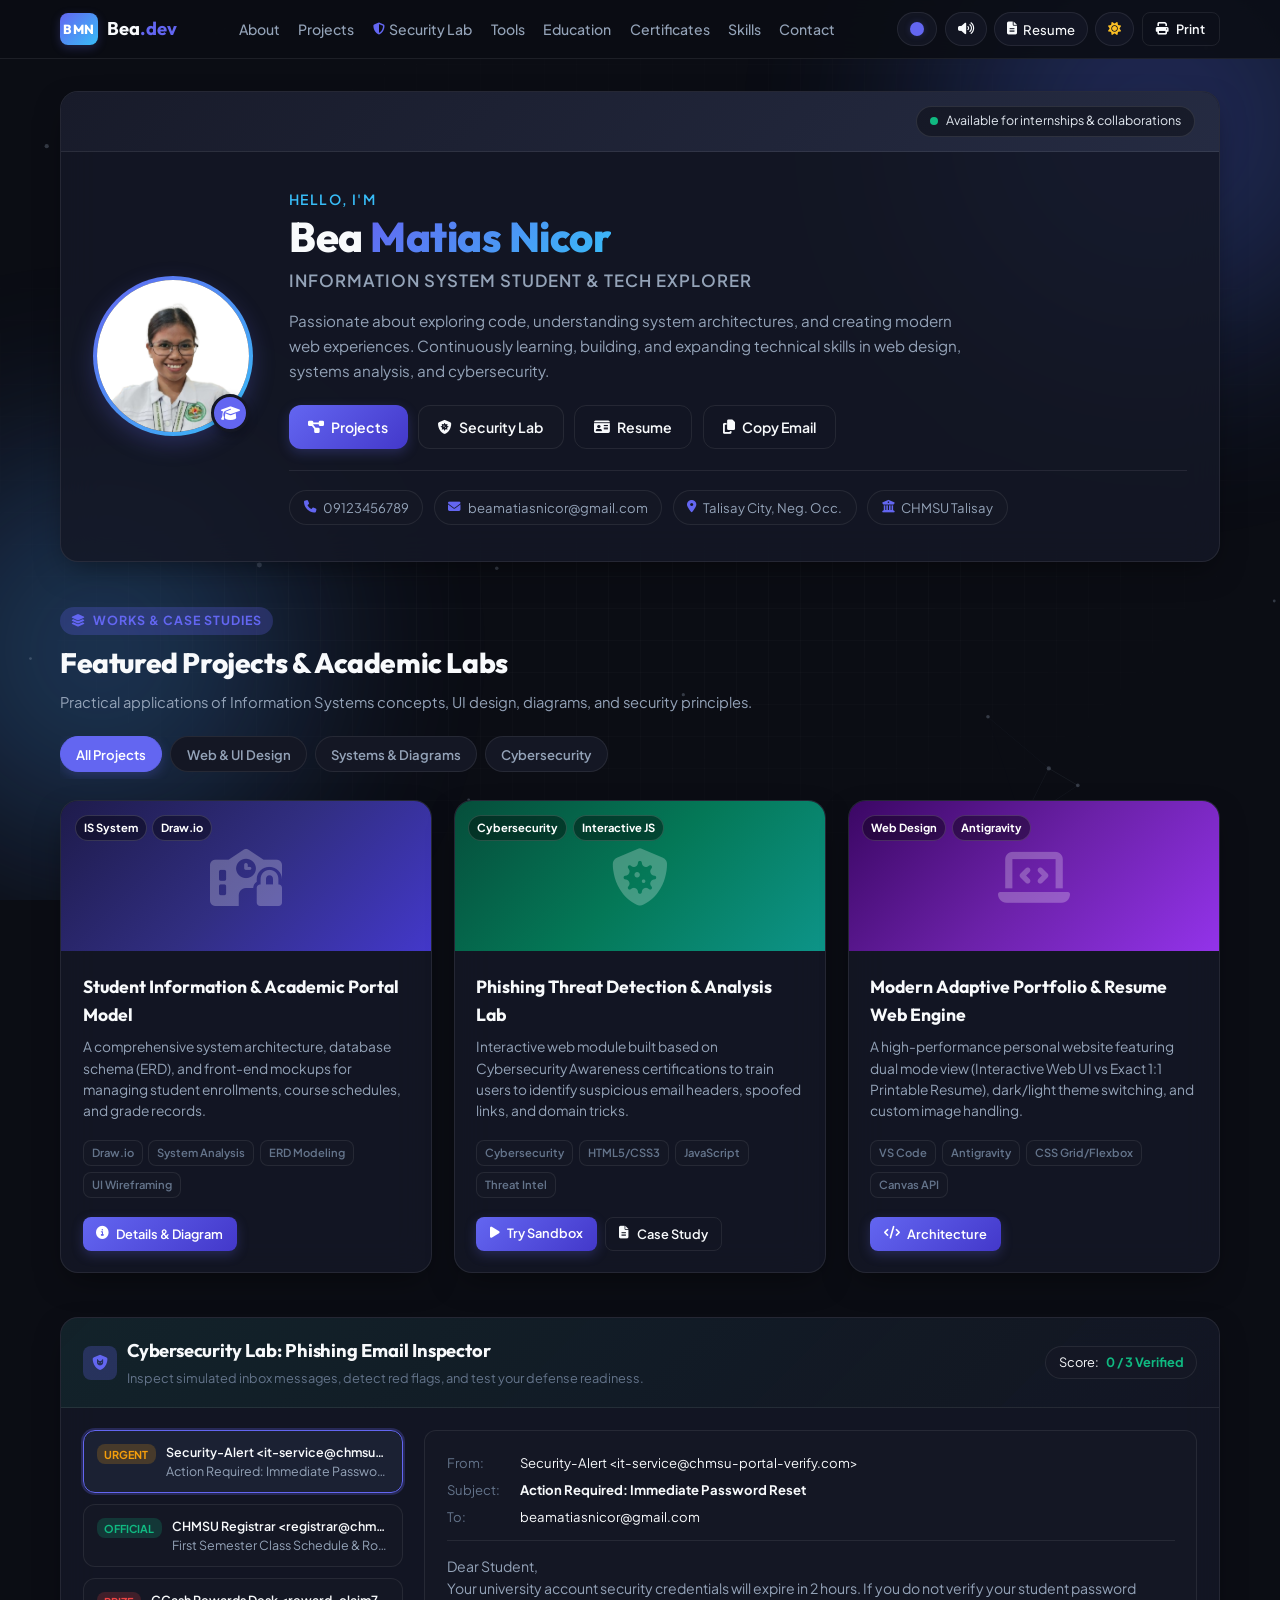
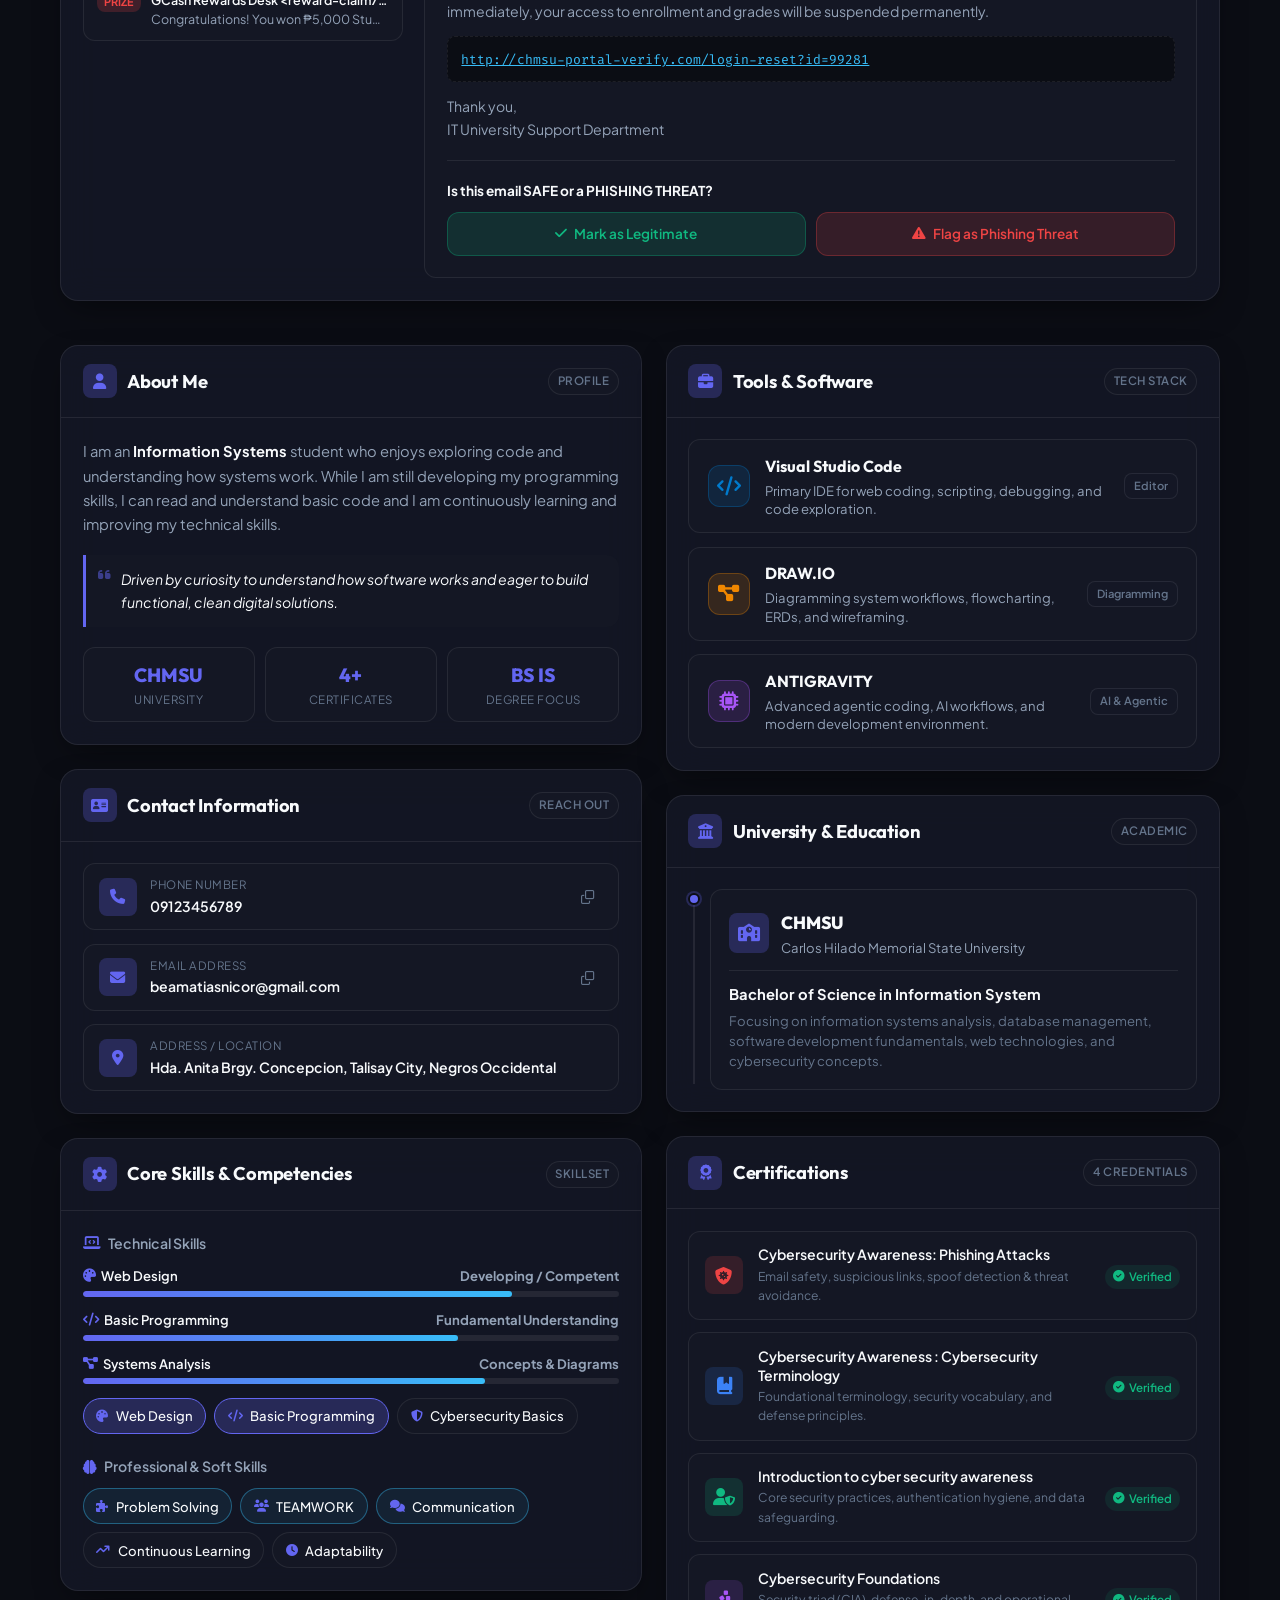
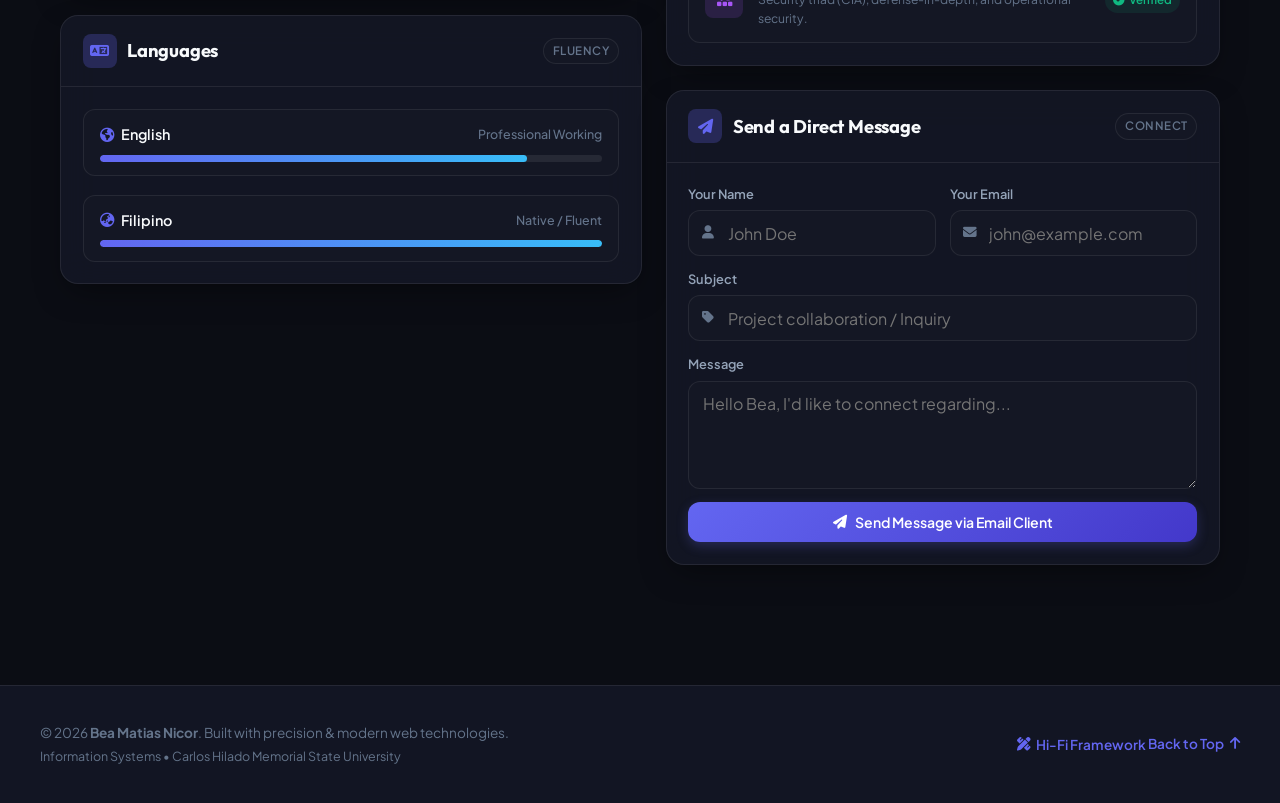
==== commit 33179408: "Add Hi-Fi Portfolio Framework, Draw.io diagram, and interactive prototype viewer" ====
--- a/index.html
+++ b/index.html
@@ -1121,6 +1121,7 @@
         <p class="footer-subtext">Information Systems &bull; Carlos Hilado Memorial State University</p>
       </div>
       <div class="footer-links">
+        <a href="hifi-framework.html" title="View High-Fidelity Wireframe & Architecture"><i class="fa-solid fa-pen-ruler"></i> Hi-Fi Framework</a>
         <a href="#hero">Back to Top <i class="fa-solid fa-arrow-up"></i></a>
       </div>
     </div>
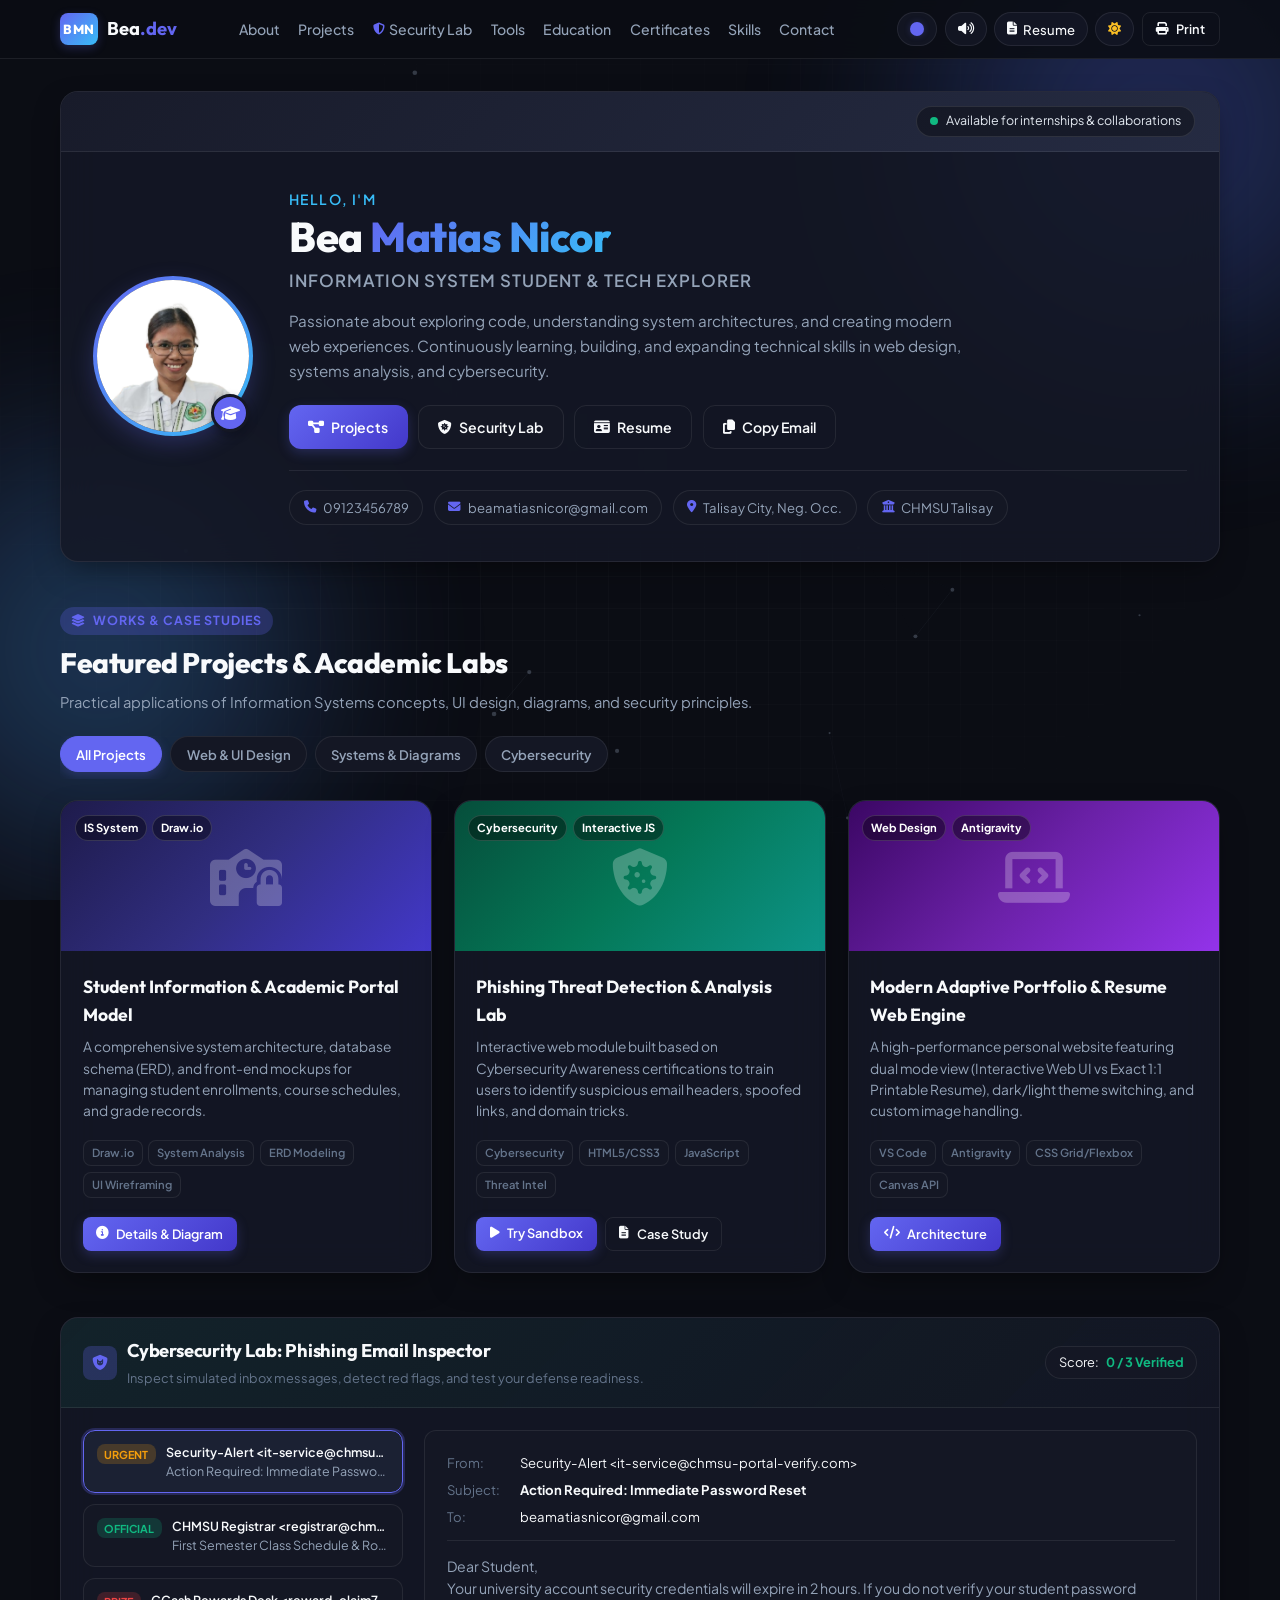
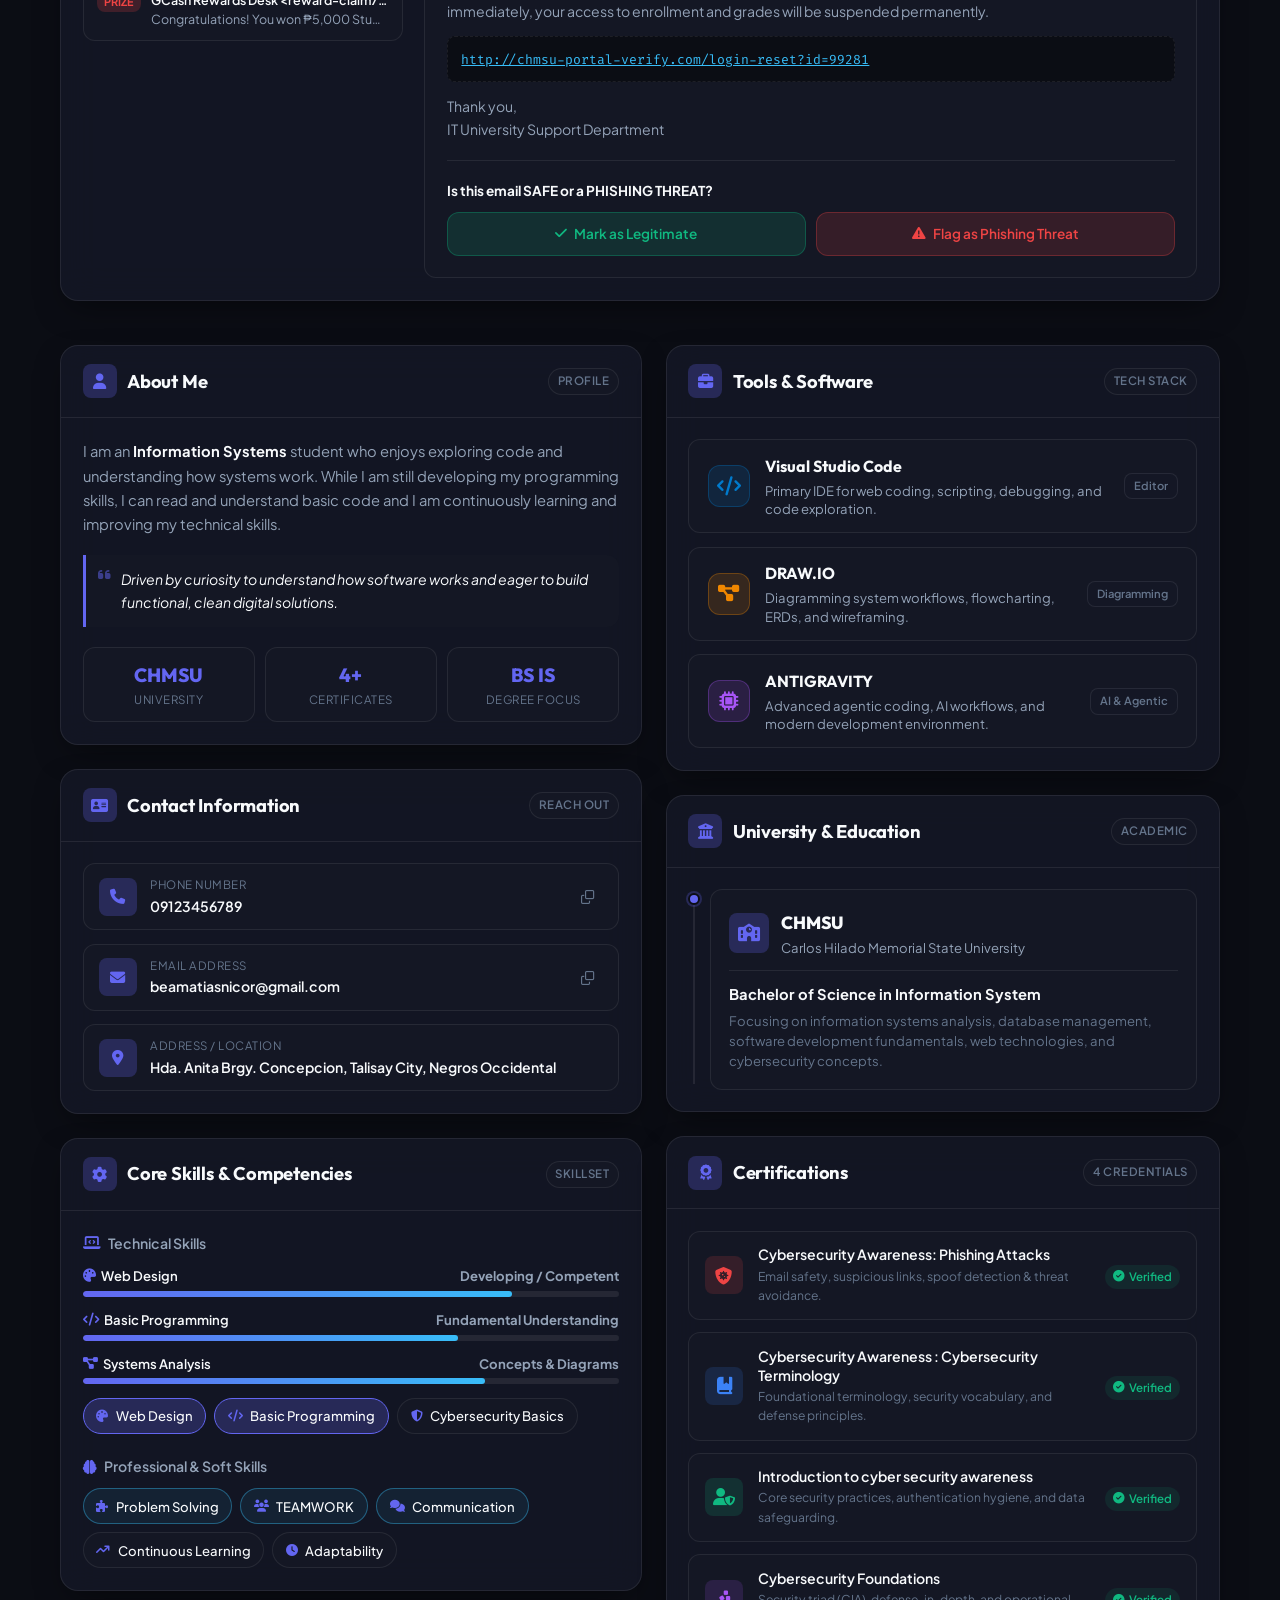
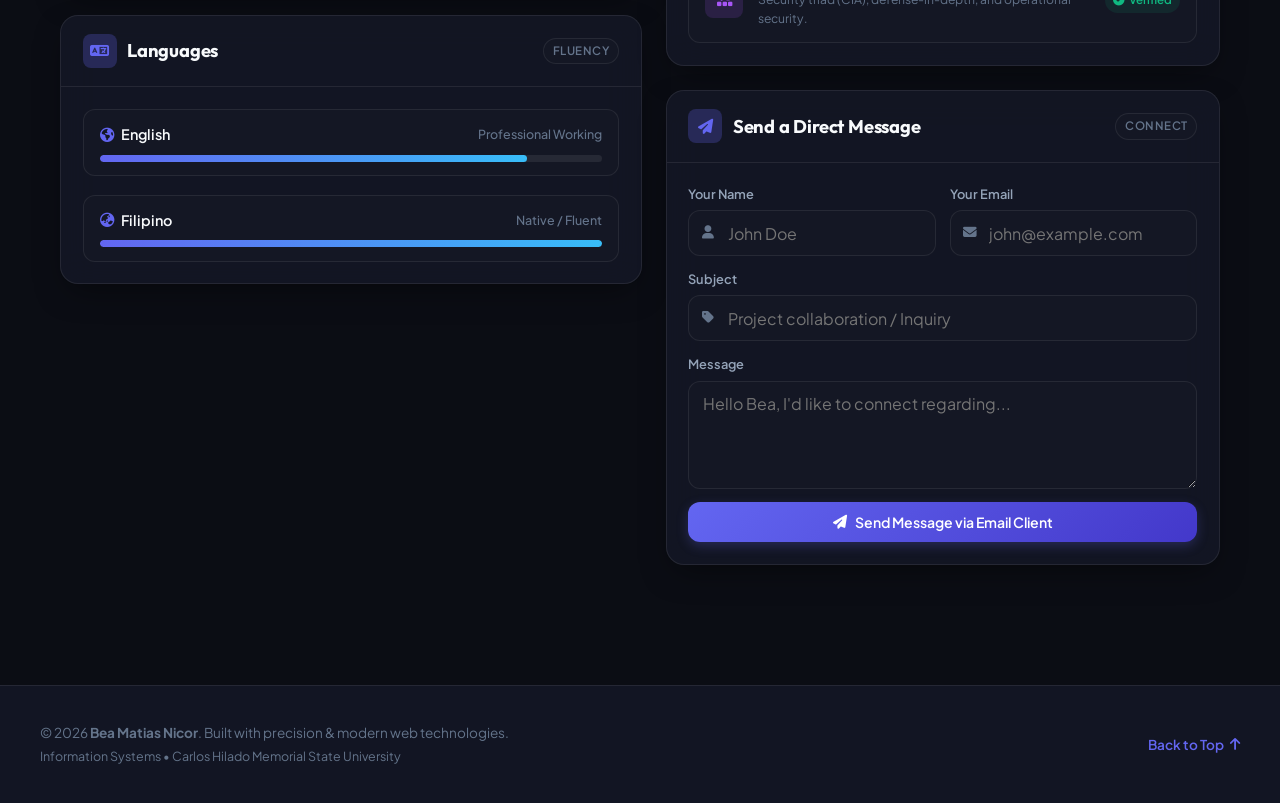
==== commit b468040f: "Remove framework and wireframe pages from portfolio; keep clean portfolio only" ====
--- a/index.html
+++ b/index.html
@@ -1121,7 +1121,6 @@
         <p class="footer-subtext">Information Systems &bull; Carlos Hilado Memorial State University</p>
       </div>
       <div class="footer-links">
-        <a href="hifi-framework.html" title="View High-Fidelity Wireframe & Architecture"><i class="fa-solid fa-pen-ruler"></i> Hi-Fi Framework</a>
         <a href="#hero">Back to Top <i class="fa-solid fa-arrow-up"></i></a>
       </div>
     </div>
